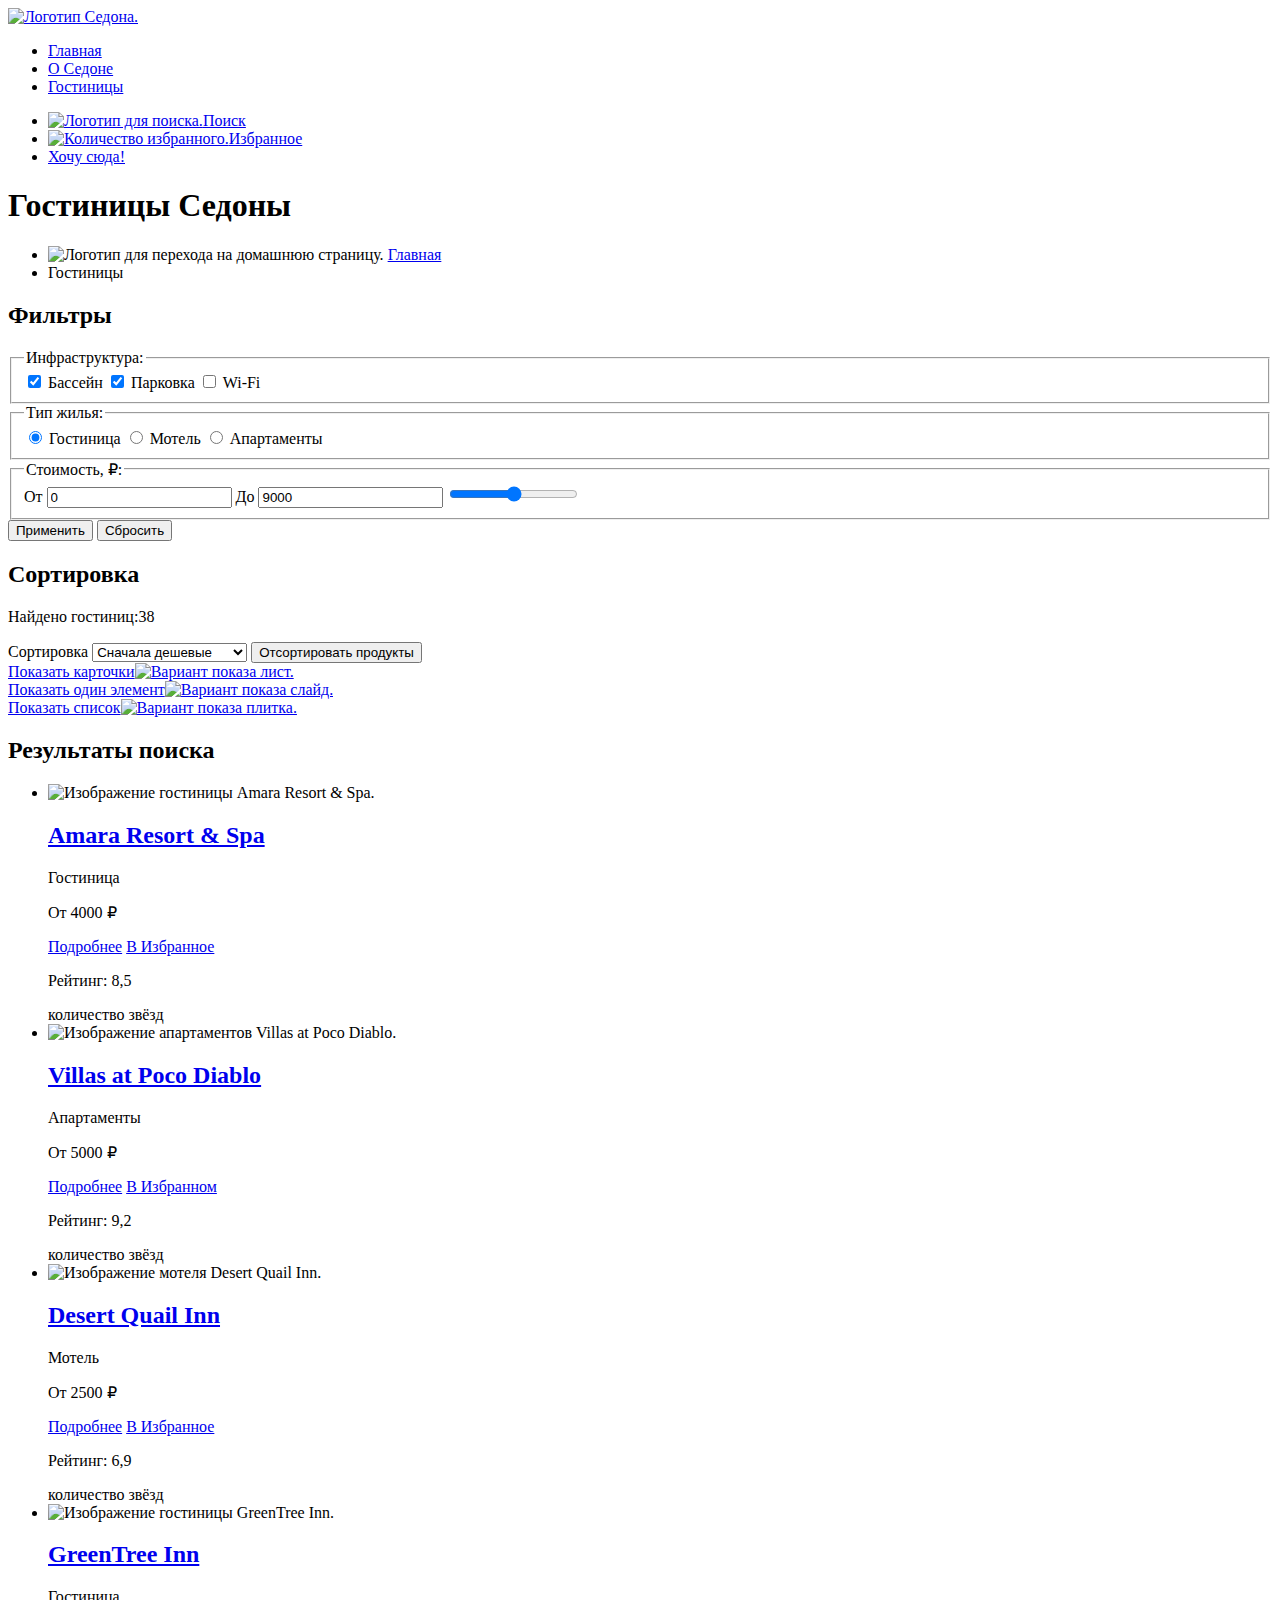
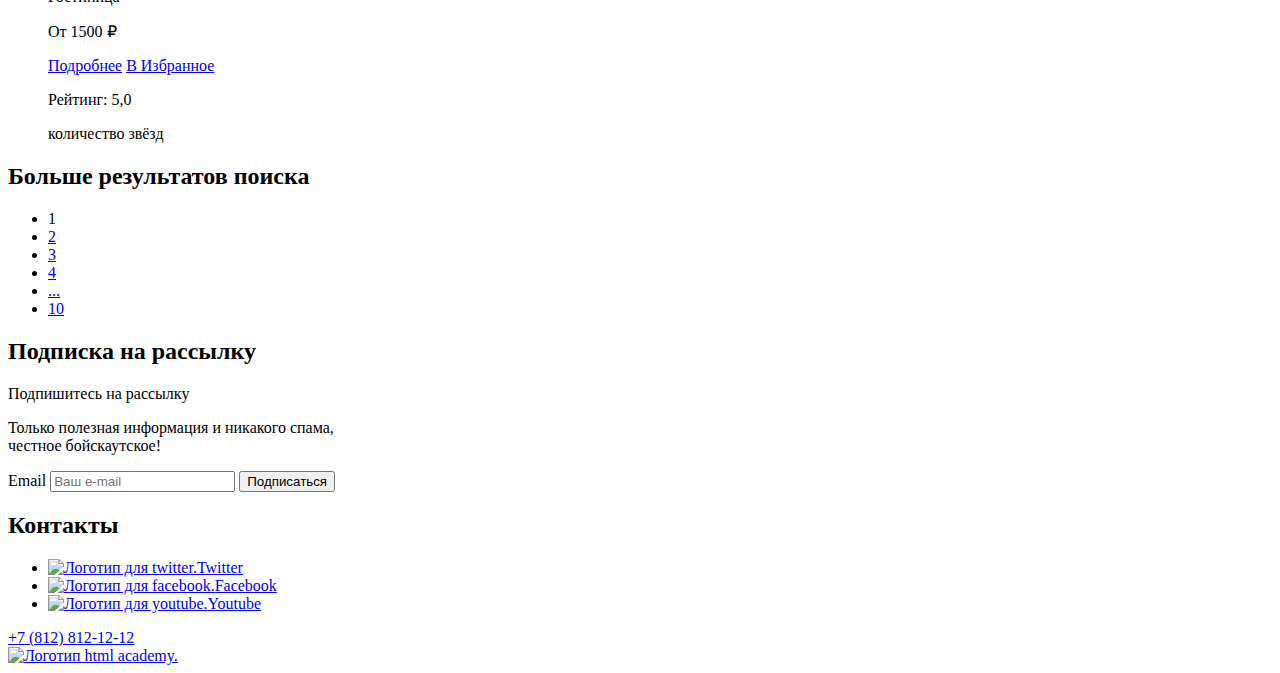
==== catalog.html @ 01b43624 "Merge pull request #2 from Egor2610/master" ====
<!DOCTYPE html>
<html lang="ru">
  <head>
    <meta charset="utf-8">
    <title>Каталог отелей Седона</title>
  </head>

  <body>
    <div class="page-container">
    <header class="main-header">
      <nav class="navigation">
        <a class="main-header-logo" href="index.html">
          <img src="#" alt="Логотип Седона.">
        </a>
        <ul class="navigation-list">
          <li class="navigation-item"><a class="navigation-link" href="index.html">Главная</a></li>
          <li class="navigation-item"><a class="navigation-link" href="about.html">О Седоне</a></li>
          <li class="navigation-item"><a class="navigation-link" href="#" aria-current="page">Гостиницы</a></li>
        </ul>
        <ul class="navigation-user">
          <li class="navigation-user-item"><a class="navigation-link" href="#"><img src="#" alt="Логотип для поиска."><span class="visually-hidden">Поиск</span></a></li>
          <li class="navigation-user-item"><a class="navigation-link" href="#"><img src="#" alt="Количество избранного."><span class="visually-hidden">Избранное</span></a></li>
          <li class="navigation-user-item"><a class="navigation-link" href="#"><span class="link-button">Хочу сюда!</span></a></li>
        </ul>
      </nav>
    </header>

    <main class="container">
      <section class="search-form">
        <h1>Гостиницы Седоны</h1>
        <ul class="breadcrumbs">
          <li class="breadcrumbs-item">
            <img src="#" alt="Логотип для перехода на домашнюю страницу.">
            <a href="index.html"><span class="visually-hidden">Главная</span></a>
          </li>
          <li class="breadcrumbs-item">Гостиницы</li>
        </ul>
        <h2 class="visually-hidden">Фильтры</h2>
        <form class="search-catalog" action="https://echo.htmlacademy.ru" method="get">
          <fieldset class="search-infrastructure">
            <legend class="search-legend">Инфраструктура:</legend>
            <input type="checkbox" name="pool" id="pool" checked>
            <label for="pool">Бассейн</label>
            <input type="checkbox" name="parking" id="parking" checked>
            <label for="parking">Парковка</label>
            <input type="checkbox" name="wifi" id="wifi">
            <label for="wifi">Wi-Fi</label>
          </fieldset>

          <fieldset class="search-housing">
            <legend class="search-legend">Тип жилья:</legend>
            <input type="radio" name="hotel" id="hotel" checked>
            <label for="hotel">Гостиница</label>
            <input type="radio" name="motel" id="motel">
            <label for="motel">Мотель</label>
            <input type="radio" name="appartments" id="appartments">
            <label for="appartments">Апартаменты</label>
          </fieldset>

          <fieldset class="search-price">
            <legend class="search-legend">Стоимость, ₽:</legend>
            <label for="min-price">От</label>
            <input class="search-input" type="text" name="min-price" id="min-price" value="0">
            <label for="max-price">До</label>
            <input class="search-input" type="text" name="max-price" id="max-price" value="9000">
            <input class="search-range" type="range" name="range" id="range" min="0" max="10000">
          </fieldset>

          <div class="button-wrapper">
          <button class="button button-submit" type="submit">Применить</button>
          <button class="button button-reset" type="button">Сбросить</button>
          </div>

        </form>
      </section>

      <section class="sorting">
        <h2 class="visually-hidden">Сортировка</h2>
        <p class="filter-search">Найдено гостиниц:38</p>
        <form class="sorting-type">
          <label class="visually-hidden" for="sorting">Сортировка</label>
          <select class="select-control" id="sorting" name="sorting">
            <option value="cheap">Сначала дешевые</option>
            <option value="expensive">Сначала дорогие</option>
            <option value="popular">Сначала популярные</option>
          </select>
          <button class="visually-hidden" type="submit">Отсортировать продукты</button>
        </form>
        <div class="sorting-cards">
          <div>
            <a href="#"><span class="visually-hidden">Показать карточки</span><img src="#" alt="Вариант показа лист."></a>
          </div>
          <div>
            <a href="#"><span class="visually-hidden">Показать один элемент</span><img src="#" alt="Вариант показа слайд."></a>
          </div>
          <div>
            <a href="#"><span class="visually-hidden">Показать список</span><img src="#" alt="Вариант показа плитка."></a>
          </div>
        </div>

      </section>

      <section class="search-result">
        <h2 class="visually-hidden">Результаты поиска</h2>
        <ul>
          <li class="hotel">
            <img src="#" alt="Изображение гостиницы Amara Resort & Spa.">
            <div>
              <h2><a class="hotel-name" href="#">Amara Resort & Spa</a></h2>
              <div>
                <p>Гостиница</p>
                <p>От 4000 ₽</p>
              </div>
              <div>
                <a class="button button-details" href="#">Подробнее</a>
                <a class="button button-booking" href="#">В Избранное</a>
              </div>
            </div>
            <div>
              <p class="hotel-rating">Рейтинг: <span>8,5</span></p>
              <span>количество звёзд</span>
            </div>
          </li>

          <li class="hotel">
            <img src="#" alt="Изображение апартаментов Villas at Poco Diablo.">
            <div>
              <h2><a class="hotel-name" href="#">Villas at Poco Diablo</a></h2>
              <div>
                <p>Апартаменты</p>
                <p>От 5000 ₽</p>
              </div>
              <div>
                <a class="button button-details" href="#">Подробнее</a>
                <a class="button button-booking-saved" href="#">В Избранном</a>
              </div>
            </div>
            <div>
              <p class="hotel-rating">Рейтинг: <span>9,2</span></p>
              <span>количество звёзд</span>
            </div>
          </li>

          <li class="hotel">
            <img src="#" alt="Изображение мотеля Desert Quail Inn.">
            <div>
              <h2><a class="hotel-name" href="#">Desert Quail Inn</a></h2>
              <div>
                <p>Мотель</p>
                <p>От 2500 ₽</p>
              </div>
              <div>
                <a class="button button-details" href="#">Подробнее</a>
                <a class="button button-booking" href="#">В Избранное</a>
              </div>
            </div>
            <div class="hotel-rating-back">
              <p class="hotel-rating">Рейтинг: <span>6,9</span></p>
              <span>количество звёзд</span>
            </div>
          </li>

          <li class="hotel">
            <img src="#" alt="Изображение гостиницы GreenTree Inn.">
            <div>
              <h2><a class="hotel-name" href="#">GreenTree Inn</a></h2>
              <div>
                <p>Гостиница</p>
                <p>От 1500 ₽</p>
              </div>
              <div>
                <a class="button button-details" href="#">Подробнее</a>
                <a class="button button-booking" href="#">В Избранное</a>
              </div>
            </div>
            <div>
              <p class="hotel-rating">Рейтинг: <span>5,0</span></p>
              <span>количество звёзд</span>
            </div>
          </li>
        </ul>
      </section>

      <section class="load-more">
        <h2 class="visually-hidden">Больше результатов поиска</h2>
        <ul class="pagination">
          <li class="pagination-item">
            <a class="pagination-link page-current">1</a>
          </li>
          <li class="pagination-item">
            <a class="pagination-link" href="#">2</a>
          </li>
          <li class="pagination-item">
            <a class="pagination-link" href="#">3</a>
          </li>
          <li class="pagination-item">
            <a class="pagination-link" href="#">4</a>
          </li>
          <li class="pagination-item">
            <a class="pagination-link page-next" href="#">...</a>
          </li>
          <li class="pagination-item">
            <a class="pagination-link" href="#">10</a>
          </li>
        </ul>

      </section>
    </main>

    <footer class="main-footer">
      <div class="newsletter-catalog">
        <h2 class="visually-hidden">Подписка на рассылку</h2>
        <p class="newsletter-info-catalog">Подпишитесь на рассылку</p>
        <p>Только полезная информация и никакого спама,<br>честное бойскаутское!</p>


        <form class="newsletter-form" action="https://echo.htmlacademy.ru/" method="post">
          <label class="visually-hidden" for="newsletter-email">Email</label>
          <input class="field"  placeholder="Ваш e-mail" type="email" name="newsletter-email" id="newsletter-email" required>
          <button class="button button-newsletter" type="submit">Подписаться</button>
        </form>
      </div>

      <section class="footer-contacts">
        <h2 class="visually-hidden">Контакты</h2>
        <ul class="social-button-list">
          <li class="social-button-item"><a class="social" href="https://twitter.com/htmlacademy"><img src="#" alt="Логотип для twitter."><span class="visually-hidden">Twitter</span></a></li>
          <li class="social-button-item"><a class="social" href="https://facebook.com/htmlacademy"><img src="#" alt="Логотип для facebook."><span class="visually-hidden">Facebook</span></a></li>
          <li class="social-button-item"><a class="social" href="https://www.youtube.com/c/HTMLAcademyRUS"><img src="#" alt="Логотип для youtube."><span class="visually-hidden">Youtube</span></a></li>
        </ul>
        <div class="footer-telephone">
          <a class="telephone" href="tel:+78128121212">+7 (812) 812-12-12</a>
        </div>
        <div class="footer-logo">
          <a href="https://htmlacademy.ru"><img src="#" alt="Логотип html academy."></a>
        </div>
      </section>
    </footer>
   </div>
  </body>

</html>
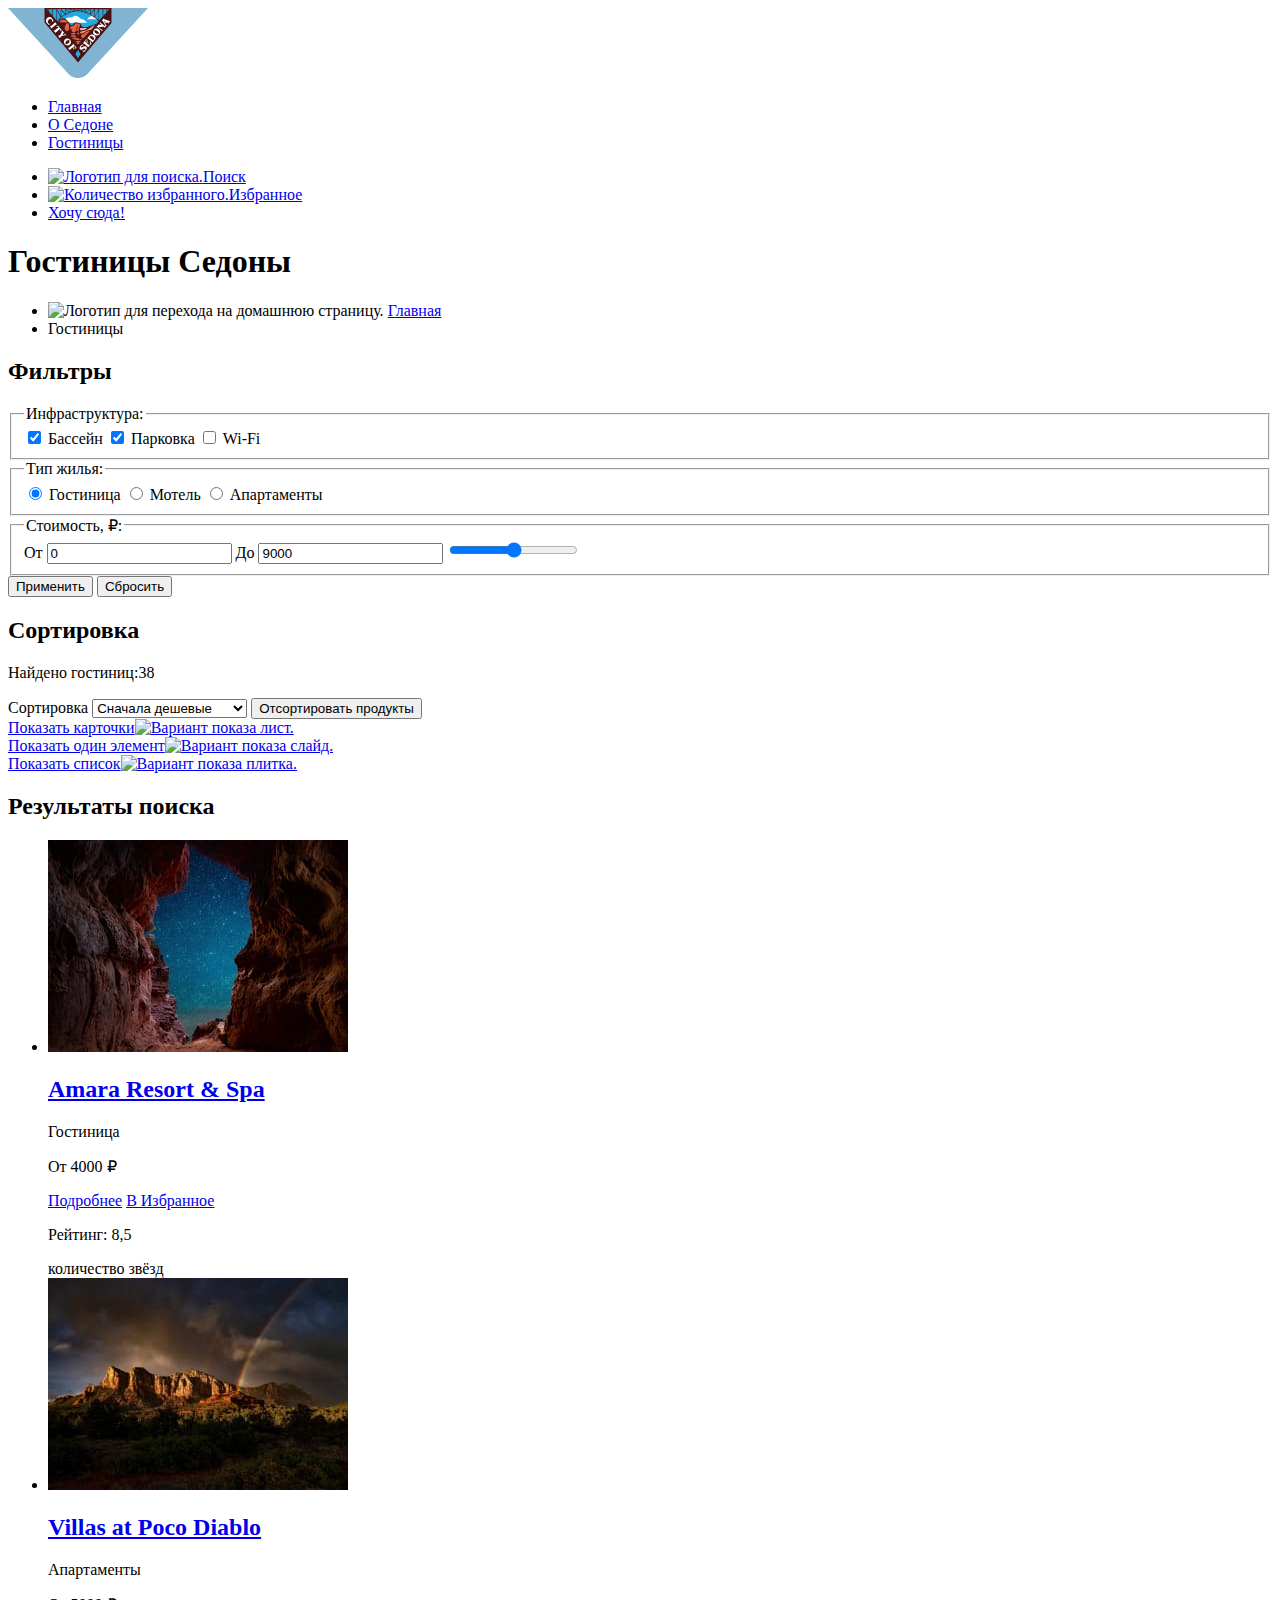
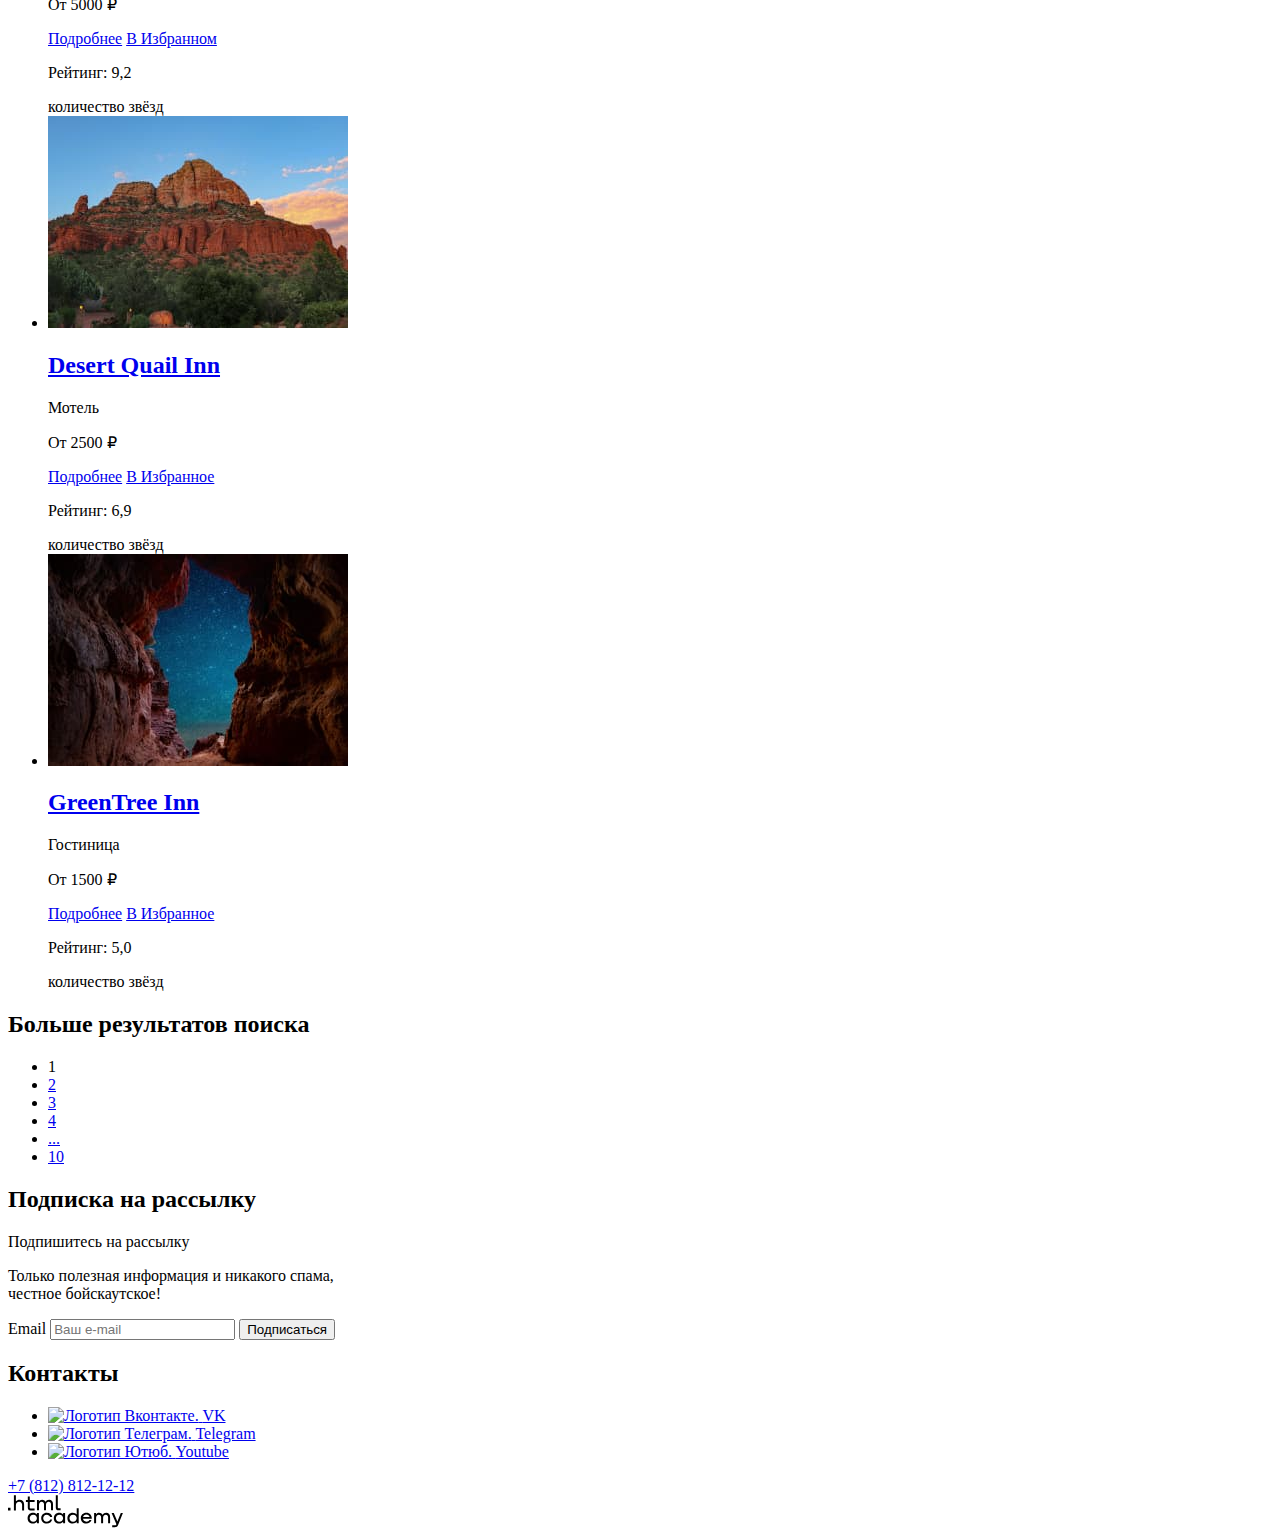
==== commit 2a05557e: "Merge pull request #3 from Egor2610/master" ====
--- a/catalog.html
+++ b/catalog.html
@@ -10,7 +10,7 @@
     <header class="main-header">
       <nav class="navigation">
         <a class="main-header-logo" href="index.html">
-          <img src="#" alt="Логотип Седона.">
+          <img src="images/logo.svg" width="140" height="70" alt="Логотип Седона.">
         </a>
         <ul class="navigation-list">
           <li class="navigation-item"><a class="navigation-link" href="index.html">Главная</a></li>
@@ -104,9 +104,11 @@
         <h2 class="visually-hidden">Результаты поиска</h2>
         <ul>
           <li class="hotel">
-            <img src="#" alt="Изображение гостиницы Amara Resort & Spa.">
-            <div>
-              <h2><a class="hotel-name" href="#">Amara Resort & Spa</a></h2>
+            <div>
+              <a class="product-card-link" href="#">
+                <img src="images/hotel-1.jpg" width="300" height="212" alt="Изображение гостиницы Amara Resort & Spa.">
+                <h2 class="product-card-title">Amara Resort & Spa</h2>
+              </a>
               <div>
                 <p>Гостиница</p>
                 <p>От 4000 ₽</p>
@@ -123,9 +125,11 @@
           </li>
 
           <li class="hotel">
-            <img src="#" alt="Изображение апартаментов Villas at Poco Diablo.">
-            <div>
-              <h2><a class="hotel-name" href="#">Villas at Poco Diablo</a></h2>
+            <div>
+              <a class="product-card-link" href="#">
+                <img src="images/hotel-2.jpg" width="300" height="212" alt="Изображение апартаментов Villas at Poco Diablo.">
+                <h2 class="product-card-title">Villas at Poco Diablo</h2>
+              </a>
               <div>
                 <p>Апартаменты</p>
                 <p>От 5000 ₽</p>
@@ -142,9 +146,11 @@
           </li>
 
           <li class="hotel">
-            <img src="#" alt="Изображение мотеля Desert Quail Inn.">
-            <div>
-              <h2><a class="hotel-name" href="#">Desert Quail Inn</a></h2>
+            <div>
+              <a class="product-card-link" href="#">
+                <img src="images/hotel-3.jpg" width="300" height="212" alt="Изображение мотеля Desert Quail Inn.">
+                <h2 class="product-card-title">Desert Quail Inn</h2>
+              </a>
               <div>
                 <p>Мотель</p>
                 <p>От 2500 ₽</p>
@@ -161,9 +167,11 @@
           </li>
 
           <li class="hotel">
-            <img src="#" alt="Изображение гостиницы GreenTree Inn.">
-            <div>
-              <h2><a class="hotel-name" href="#">GreenTree Inn</a></h2>
+            <div>
+              <a class="product-card-link" href="#">
+                <img src="images/hotel-1.jpg" width="300" height="212" alt="Изображение гостиницы GreenTree Inn.">
+                <h2 class="product-card-title">GreenTree Inn</h2>
+              </a>
               <div>
                 <p>Гостиница</p>
                 <p>От 1500 ₽</p>
@@ -224,15 +232,15 @@
       <section class="footer-contacts">
         <h2 class="visually-hidden">Контакты</h2>
         <ul class="social-button-list">
-          <li class="social-button-item"><a class="social" href="https://twitter.com/htmlacademy"><img src="#" alt="Логотип для twitter."><span class="visually-hidden">Twitter</span></a></li>
-          <li class="social-button-item"><a class="social" href="https://facebook.com/htmlacademy"><img src="#" alt="Логотип для facebook."><span class="visually-hidden">Facebook</span></a></li>
-          <li class="social-button-item"><a class="social" href="https://www.youtube.com/c/HTMLAcademyRUS"><img src="#" alt="Логотип для youtube."><span class="visually-hidden">Youtube</span></a></li>
+          <li class="social-button-item"><a class="social-twitter" href="https://vk.com/htmlacademy"> <img src="#" width="24" height="14" alt="Логотип Вконтакте."> <span class="visually-hidden">VK</span></a></li>
+          <li class="social-button-item"><a class="social-facebook" href="https://t.me/htmlacademy"> <img src="#" width="18" height="16" alt="Логотип Телеграм."> <span class="visually-hidden">Telegram</span></a></li>
+          <li class="social-button-item"><a class="social-youtube" href="https://www.youtube.com/user/htmlacademyru"> <img src="#" width="22" height="17" alt="Логотип Ютюб."> <span class="visually-hidden">Youtube</span></a></li>
         </ul>
         <div class="footer-telephone">
           <a class="telephone" href="tel:+78128121212">+7 (812) 812-12-12</a>
         </div>
         <div class="footer-logo">
-          <a href="https://htmlacademy.ru"><img src="#" alt="Логотип html academy."></a>
+          <a href="https://htmlacademy.ru"><img src="images/logo-footer.svg" width="115" height="33" alt="Логотип html academy."></a>
         </div>
       </section>
     </footer>
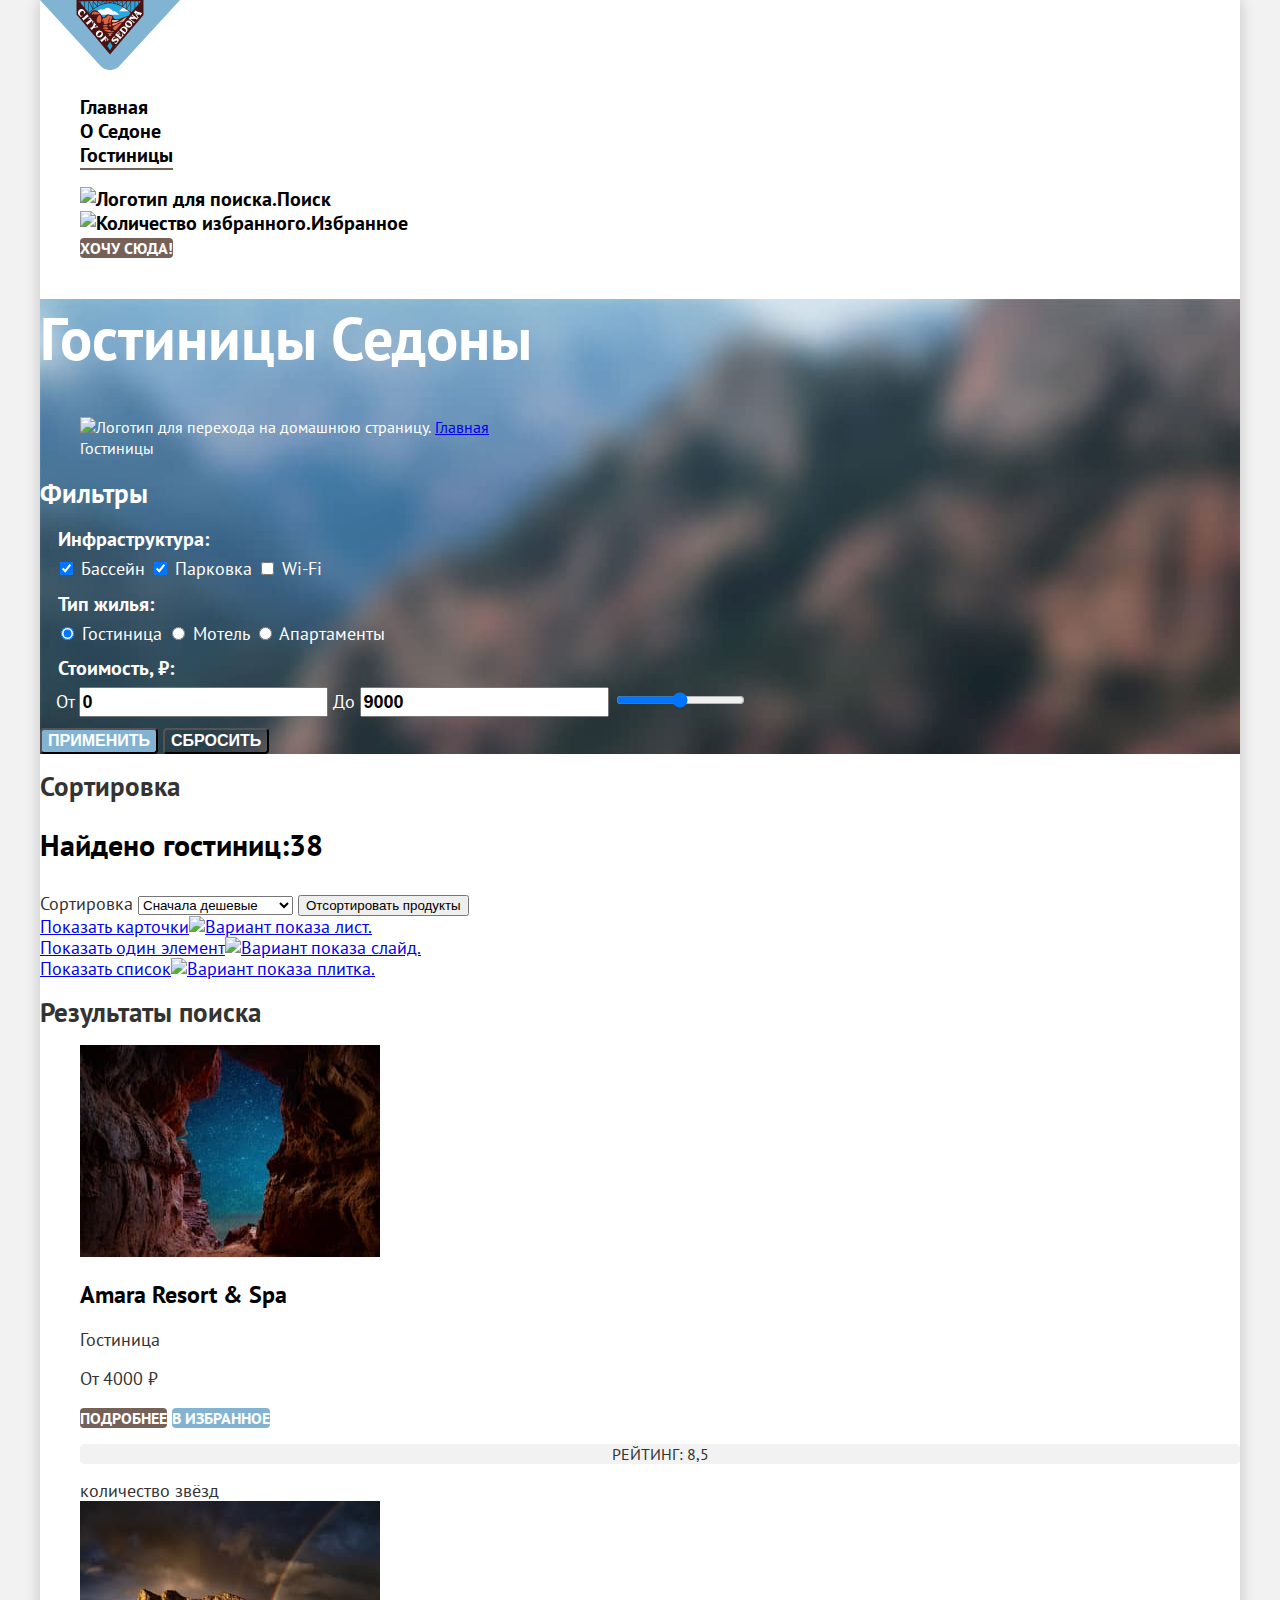
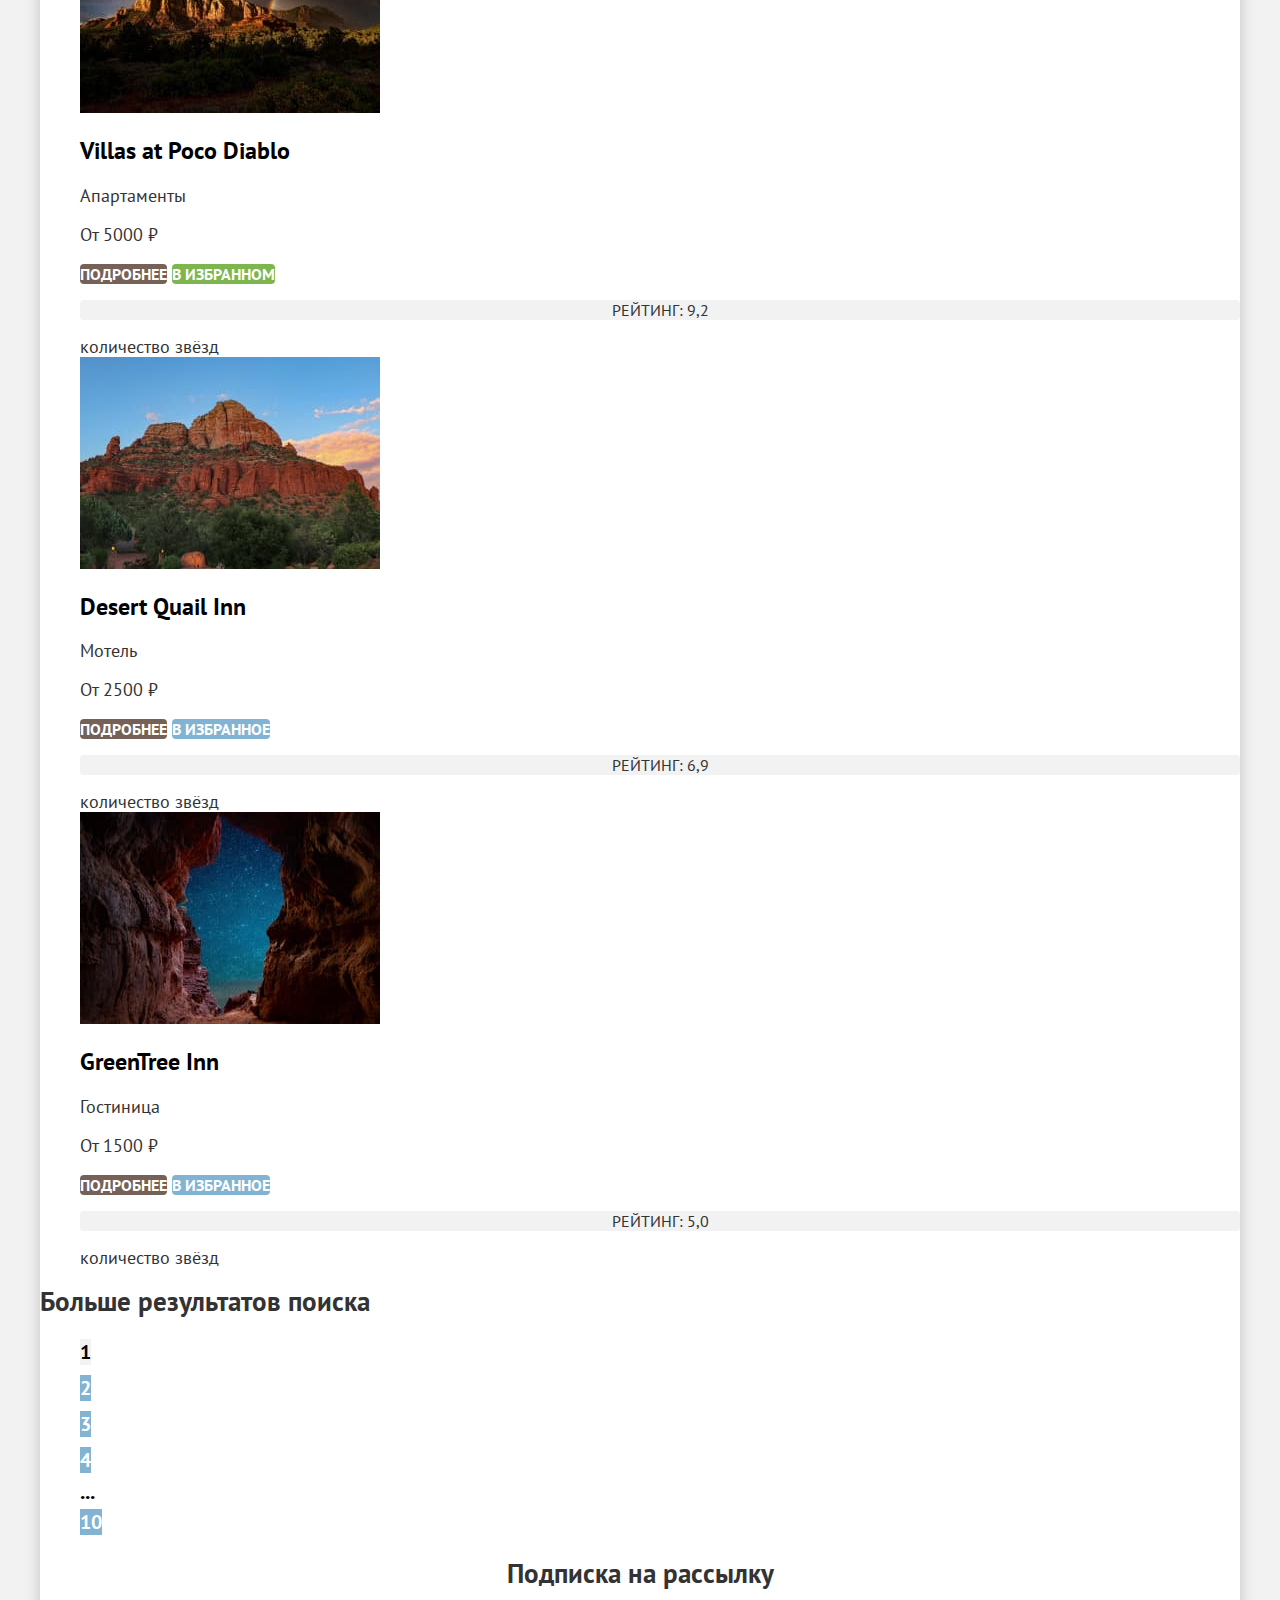
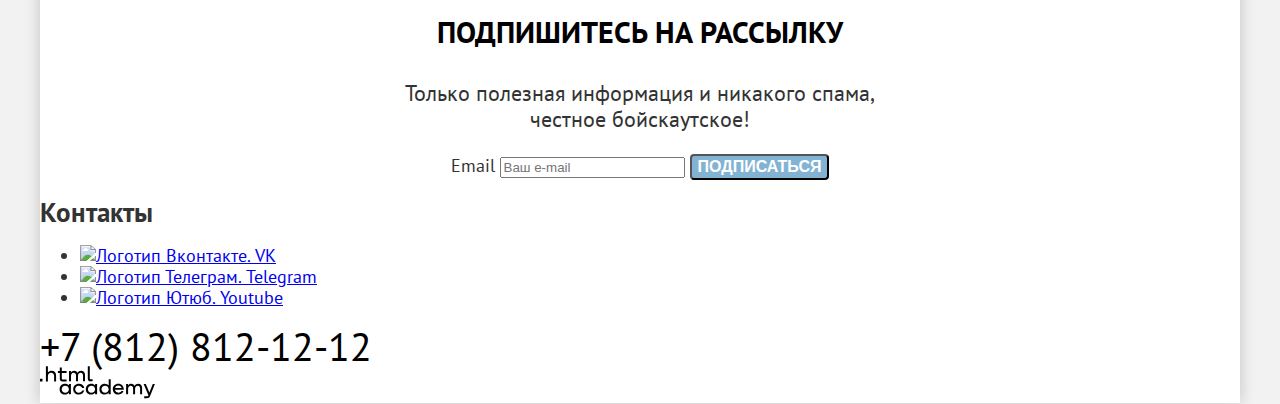
==== commit ab457555: "Merge pull request #4 from Egor2610/master" ====
--- a/catalog.html
+++ b/catalog.html
@@ -3,6 +3,7 @@
   <head>
     <meta charset="utf-8">
     <title>Каталог отелей Седона</title>
+    <link rel="stylesheet" href="styles/styles.css">
   </head>
 
   <body>
@@ -20,14 +21,14 @@
         <ul class="navigation-user">
           <li class="navigation-user-item"><a class="navigation-link" href="#"><img src="#" alt="Логотип для поиска."><span class="visually-hidden">Поиск</span></a></li>
           <li class="navigation-user-item"><a class="navigation-link" href="#"><img src="#" alt="Количество избранного."><span class="visually-hidden">Избранное</span></a></li>
-          <li class="navigation-user-item"><a class="navigation-link" href="#"><span class="link-button">Хочу сюда!</span></a></li>
+          <li class="navigation-user-item"><a class="navigation-link" href="#"><span class=" button link-button">Хочу сюда!</span></a></li>
         </ul>
       </nav>
     </header>
 
     <main class="container">
       <section class="search-form">
-        <h1>Гостиницы Седоны</h1>
+        <h1 class="search-form-title">Гостиницы Седоны</h1>
         <ul class="breadcrumbs">
           <li class="breadcrumbs-item">
             <img src="#" alt="Логотип для перехода на домашнюю страницу.">
@@ -136,7 +137,7 @@
               </div>
               <div>
                 <a class="button button-details" href="#">Подробнее</a>
-                <a class="button button-booking-saved" href="#">В Избранном</a>
+                <a class="button button-saved" href="#">В Избранном</a>
               </div>
             </div>
             <div>
@@ -218,8 +219,8 @@
     <footer class="main-footer">
       <div class="newsletter-catalog">
         <h2 class="visually-hidden">Подписка на рассылку</h2>
-        <p class="newsletter-info-catalog">Подпишитесь на рассылку</p>
-        <p>Только полезная информация и никакого спама,<br>честное бойскаутское!</p>
+        <p class="newsletter-title title-catalog">Подпишитесь на рассылку</p>
+        <p class="newsletter-info">Только полезная информация и никакого спама,<br>честное бойскаутское!</p>
 
 
         <form class="newsletter-form" action="https://echo.htmlacademy.ru/" method="post">
--- a/styles/styles.css
+++ b/styles/styles.css
@@ -0,0 +1,300 @@
+/* -----Шрифт PT Sans-----*/
+@font-face {
+  font-family: "PT Sans";
+  src: url("../fonts/ptsans-400.woff2") format("woff2");
+  font-weight: 400;
+  font-style: normal;
+  font-display: swap;
+}
+
+@font-face {
+  font-family: "PT Sans";
+  src: url("../fonts/ptsans-700.woff2") format("woff2");
+  font-weight: 700;
+  font-style: normal;
+  font-display: swap;
+}
+/* -----Color-----*/
+
+
+
+
+
+
+/*-------------- body -----------------*/
+body {
+  margin: 0;
+  min-height: 100%;
+  font-family: "PT Sans", Arial, sans-serif;
+  font-size: 18px;
+  line-height: 21px;
+  font-weight: 400;
+  color: #333333;
+  background-color: #f2f2f2;
+}
+
+/*-------------- container -----------------*/
+.page-container {
+  width: 1200px;
+  margin: 0 auto;
+  background-color: #ffffff;
+  box-shadow: 0 0 15px rgba(0, 0, 0, 0.2);
+}
+
+/*-------------- navigation -----------------*/
+.navigation {
+  font-size: 20px;
+  line-height: 24px;
+  font-weight: 700;
+  color: #000000;
+  }
+
+.navigation-list,
+.navigation-user {
+  list-style: none;
+}
+.navigation-link {
+  text-decoration: none;
+  color:#000000;
+}
+
+.navigation-link[aria-current="page"] {
+  border-bottom: 2px solid #756257;
+}
+
+/*-------------- button -----------------*/
+.button {
+ font-size: 16px;
+ line-height: 20px;
+ font-weight: 700;
+ text-align: center;
+ text-transform: uppercase;
+ text-decoration: none;
+ border-radius: 4px;
+ color: #ffffff;
+ background-color: #756157;
+}
+
+/*-------------- main-foto -----------------*/
+.foto-wrapper {
+  background-image:url("../images/divider.svg"), url("../images/index-background.jpg");
+  background-position: center bottom, center;
+  background-color:rgba(131, 179, 211, 0.2);
+  width: 1200px;
+  height: 458px;
+  margin: 0 auto;
+  background-repeat: no-repeat, no-repeat;
+  text-align: center;
+}
+
+.about-sedona h2 {
+  font-size: 30px;
+  line-height: 36px;
+  font-weight: 700;
+  color: #000000;
+  text-align: center;
+  text-transform: uppercase;
+}
+
+.about-sedona p {
+  font-size: 20px;
+  line-height: 26px;
+  text-align: center;
+}
+
+/*-------------- advantages -----------------*/
+.advantages-list {
+  list-style: none;
+  text-align: center;
+}
+.advantages-point {
+  color: #ffffff;
+  background-color: #82B3D3;
+  text-align: center;
+}
+.advantages-point-title {
+  font-size: 24px;
+  line-height: 28px;
+  font-weight: 700;
+  text-transform: uppercase;
+}
+.advantages-item-title {
+  font-size: 24px;
+  line-height: 28px;
+  font-weight: 700;
+  color:#000000;
+  text-transform: uppercase;
+}
+.advantages-item-square,
+.advantages-item-tourists,
+.advantages-item-house,
+.advantages-item-souvenirs {
+  background-color: rgba(131, 179, 211, 0.12);
+}
+.advantages-item-road{
+  background-color:rgba(131, 179, 211, 0.2)
+}
+
+/*-------------- hotel-search -----------------*/
+.hotel-search {
+  text-align: center;
+}
+.hotel-search-title {
+  font-size: 30px;
+  line-height: 36px;
+  font-weight: 700;
+  color:#000000;
+  text-transform: uppercase;
+}
+.hotel-search-info {
+  font-size: 22px;
+  line-height: 26px;
+}
+.button-search {
+  font-size: 20px;
+  line-height: 36px;
+}
+
+/*-------------- footer -----------------*/
+.newsletter-container {
+  color: #ffffff;
+  width: 1200px;
+  height: 415px;
+  background-image: url("../images/blur-background.jpg");
+  background-position: top;
+  background-size: cover;
+  background-color: #3F5E72;
+  text-align: center;
+}
+.newsletter-title {
+  font-size: 30px;
+  line-height: 36px;
+  font-weight: 700;
+  text-transform: uppercase;
+
+}
+.newsletter-info {
+  font-size: 22px;
+  line-height: 26px;
+}
+.button-newsletter {
+  background-color: #82B3D3;
+}
+.telephone {
+  font-size: 40px;
+  line-height: 40px;
+  color: #000000;
+  text-decoration: none;
+}
+
+/*-------------- catalog -----------------*/
+.search-form {
+  color: #ffffff;
+  background-image: url("../images/catalog-background.jpg");
+  background-color: #3F5E72;
+  background-repeat: no-repeat;
+  background-size: cover;
+  line-height: 23px;
+}
+.search-form-title {
+  font-size: 60px;
+  line-height: 78px;
+  font-weight: 700;
+}
+.breadcrumbs {
+  font-size: 16px;
+  line-height: 21px;
+  list-style: none;
+}
+.search-legend {
+  font-size: 20px;
+  line-height: 24px;
+  font-weight: 700;
+}
+.search-catalog fieldset {
+  border: none;
+}
+.button-submit {
+  background-color: #82B3D3;
+}
+.button-reset {
+  background-color: transparent;
+}
+.search-input {
+  font-size: 18px;
+  line-height: 24px;
+  font-weight: 700;
+  color: #000000;
+}
+/*-------------- hotel-sorting-----------------*/
+.filter-search {
+  font-size: 30px;
+  line-height: 36px;
+  font-weight: 700;
+  color: #000000;
+}
+
+/*-------------- hotel-cards-----------------*/
+.search-result ul {
+  list-style: none;
+}
+.product-card-link {
+  text-decoration: none;
+}
+.product-card-title {
+  font-size: 24px;
+  line-height: 28px;
+  font-weight: 700;
+  color: #000000;
+}
+.hotel-rating {
+ font-size: 16px;
+ line-height: 20px;
+ text-align: center;
+ text-transform: uppercase;
+ text-decoration: none;
+ border-radius: 4px;
+ color: #333333;
+ background-color: #f2f2f2;
+}
+.button-booking {
+  background-color: #82B3D3;
+}
+.button-saved {
+  background-color: #7DB54F;
+}
+
+
+
+
+/*-------------- pagination-----------------*/
+.pagination {
+  list-style: none;
+}
+.pagination-link {
+  color: #ffffff;
+  background-color: #82B3D3;
+  text-decoration: none;
+  font-size: 20px;
+  line-height: 36px;
+  font-weight: 700;
+}
+.page-current {
+  color: #000000;
+  background-color: #f2f2f2;
+}
+.page-next {
+  font-size: 22px;
+  line-height: 26px;
+  font-weight: 700;
+  color: #000000;
+  background-color: #ffffff;
+}
+
+/*-------------- footer-catalog-----------------*/
+.newsletter-catalog {
+  text-align: center;
+}
+.title-catalog {
+  color: #000000;
+}
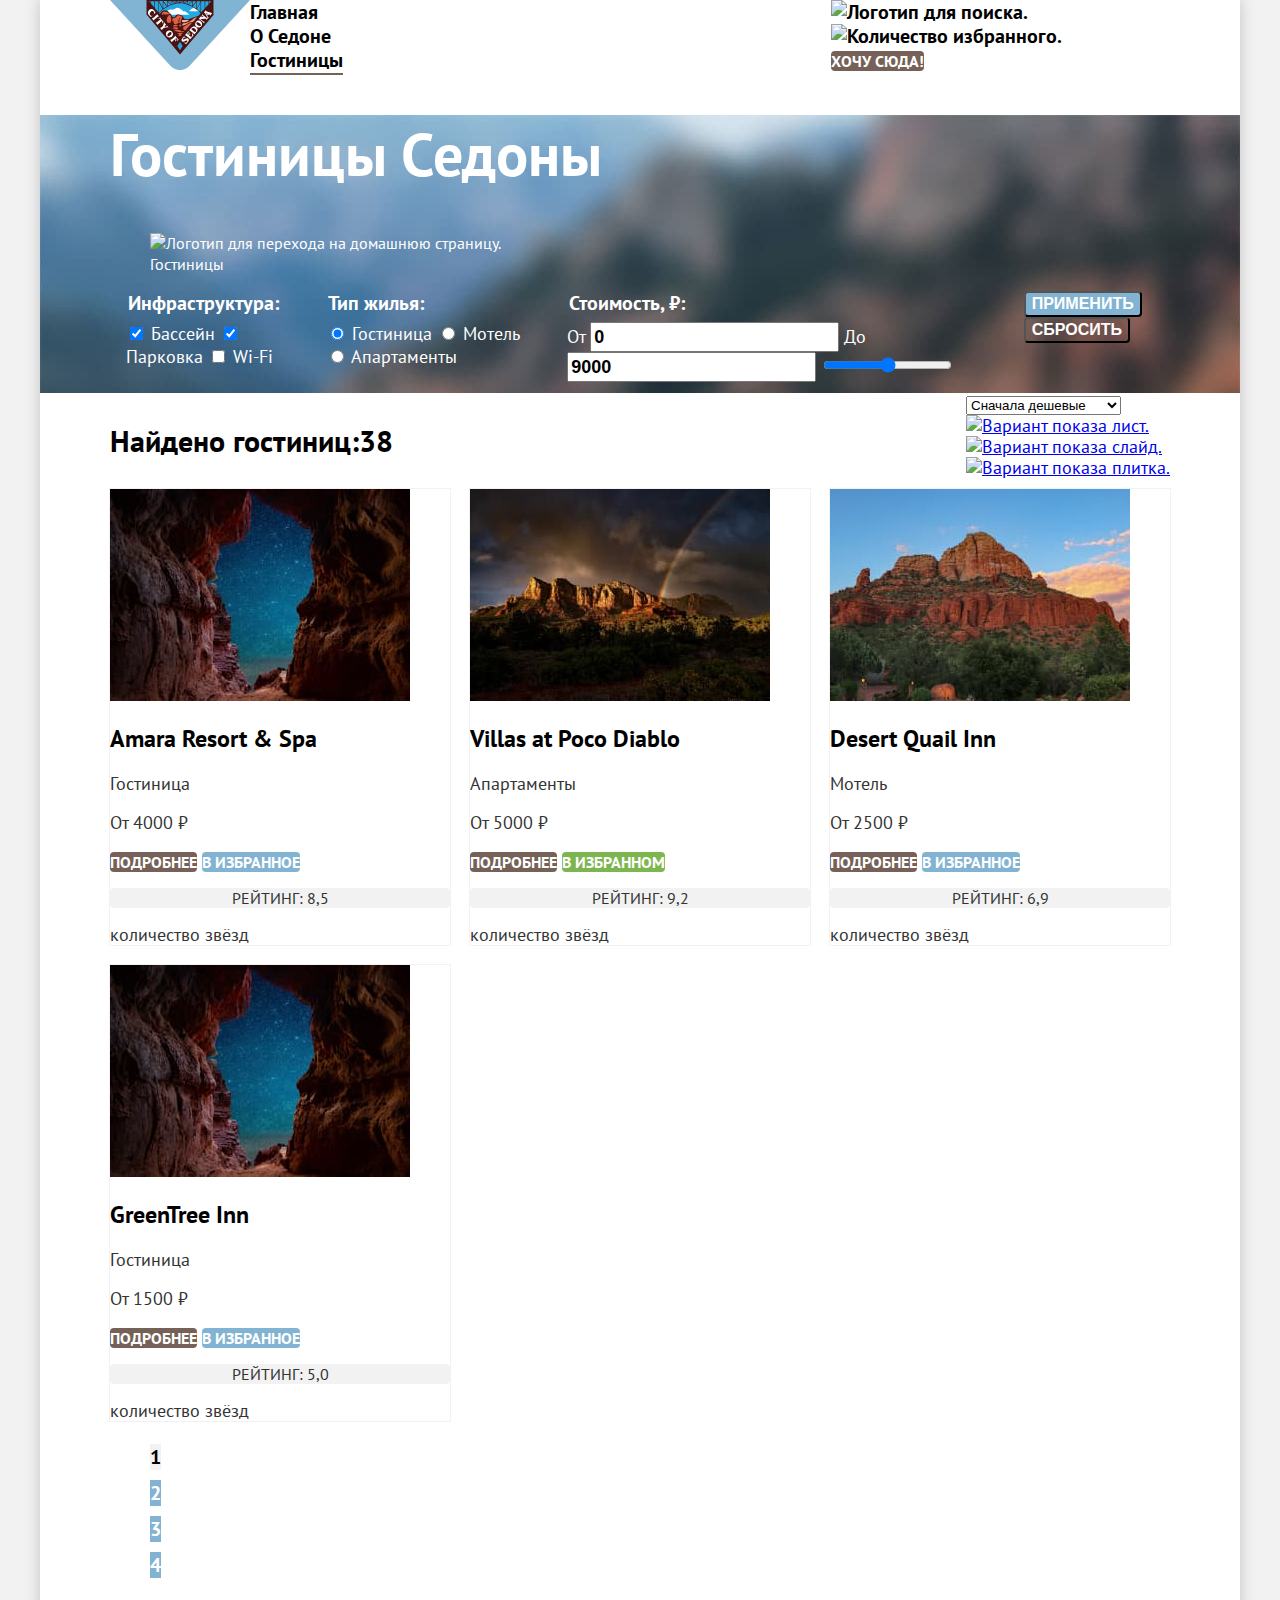
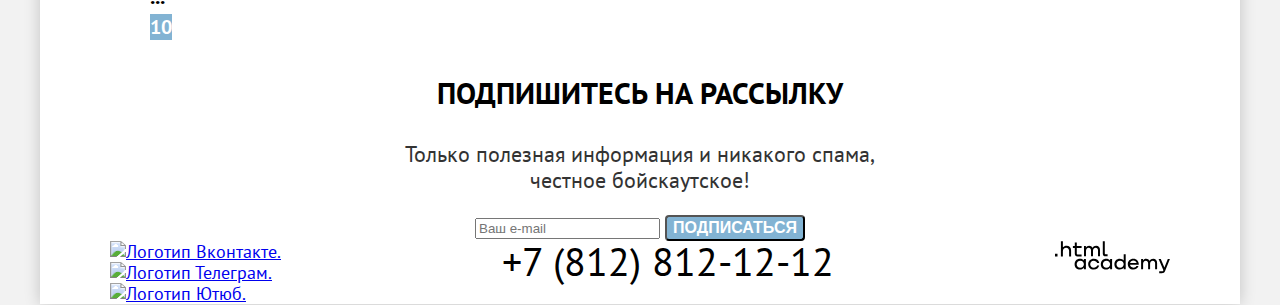
==== commit 1dead17e: "Merge pull request #5 from Egor2610/master" ====
--- a/catalog.html
+++ b/catalog.html
@@ -18,7 +18,7 @@
           <li class="navigation-item"><a class="navigation-link" href="about.html">О Седоне</a></li>
           <li class="navigation-item"><a class="navigation-link" href="#" aria-current="page">Гостиницы</a></li>
         </ul>
-        <ul class="navigation-user">
+        <ul class="navigation-list navigation-user">
           <li class="navigation-user-item"><a class="navigation-link" href="#"><img src="#" alt="Логотип для поиска."><span class="visually-hidden">Поиск</span></a></li>
           <li class="navigation-user-item"><a class="navigation-link" href="#"><img src="#" alt="Количество избранного."><span class="visually-hidden">Избранное</span></a></li>
           <li class="navigation-user-item"><a class="navigation-link" href="#"><span class=" button link-button">Хочу сюда!</span></a></li>
@@ -28,6 +28,7 @@
 
     <main class="container">
       <section class="search-form">
+        <div class="form-wrapper">
         <h1 class="search-form-title">Гостиницы Седоны</h1>
         <ul class="breadcrumbs">
           <li class="breadcrumbs-item">
@@ -36,6 +37,7 @@
           </li>
           <li class="breadcrumbs-item">Гостиницы</li>
         </ul>
+
         <h2 class="visually-hidden">Фильтры</h2>
         <form class="search-catalog" action="https://echo.htmlacademy.ru" method="get">
           <fieldset class="search-infrastructure">
@@ -73,11 +75,13 @@
           </div>
 
         </form>
+        </div>
       </section>
 
       <section class="sorting">
         <h2 class="visually-hidden">Сортировка</h2>
         <p class="filter-search">Найдено гостиниц:38</p>
+        <div class="sorting-cards">
         <form class="sorting-type">
           <label class="visually-hidden" for="sorting">Сортировка</label>
           <select class="select-control" id="sorting" name="sorting">
@@ -87,7 +91,6 @@
           </select>
           <button class="visually-hidden" type="submit">Отсортировать продукты</button>
         </form>
-        <div class="sorting-cards">
           <div>
             <a href="#"><span class="visually-hidden">Показать карточки</span><img src="#" alt="Вариант показа лист."></a>
           </div>
@@ -103,7 +106,7 @@
 
       <section class="search-result">
         <h2 class="visually-hidden">Результаты поиска</h2>
-        <ul>
+        <ul class="hotel-list">
           <li class="hotel">
             <div>
               <a class="product-card-link" href="#">
--- a/styles/styles.css
+++ b/styles/styles.css
@@ -14,16 +14,16 @@
   font-style: normal;
   font-display: swap;
 }
-/* -----Color-----*/
-
-
-
-
-
+
+html {
+  height: 100%;
+}
 
 /*-------------- body -----------------*/
 body {
   margin: 0;
+  display: flex;
+  flex-direction: column;
   min-height: 100%;
   font-family: "PT Sans", Arial, sans-serif;
   font-size: 18px;
@@ -34,6 +34,10 @@
 }
 
 /*-------------- container -----------------*/
+.container {
+  flex-grow: 1;
+}
+
 .page-container {
   width: 1200px;
   margin: 0 auto;
@@ -47,20 +51,31 @@
   line-height: 24px;
   font-weight: 700;
   color: #000000;
+  display: flex;
+  width: 1060px;
+  margin: 0 auto;
+
   }
-
-.navigation-list,
+.navigation-list {
+  list-style: none;
+  width: 339px;
+  margin: 0;
+  padding: 0;
+}
 .navigation-user {
   list-style: none;
+  max-width: 458px;
+  margin-left: auto;
 }
 .navigation-link {
   text-decoration: none;
   color:#000000;
-}
+  }
 
 .navigation-link[aria-current="page"] {
   border-bottom: 2px solid #756257;
 }
+
 
 /*-------------- button -----------------*/
 .button {
@@ -103,14 +118,27 @@
 }
 
 /*-------------- advantages -----------------*/
+
 .advantages-list {
   list-style: none;
   text-align: center;
+  display: flex;
+  justify-content: space-between;
+  margin: 0;
+  padding: 0;
+}
+.advantages-flex {
+  display: flex;
+  justify-content: flex-start;
+}
+.advantages-list li {
+  width: 400px;
 }
 .advantages-point {
   color: #ffffff;
   background-color: #82B3D3;
   text-align: center;
+  width: 400px;
 }
 .advantages-point-title {
   font-size: 24px;
@@ -125,14 +153,14 @@
   color:#000000;
   text-transform: uppercase;
 }
-.advantages-item-square,
-.advantages-item-tourists,
-.advantages-item-house,
-.advantages-item-souvenirs {
+.advantages-item {
   background-color: rgba(131, 179, 211, 0.12);
 }
 .advantages-item-road{
   background-color:rgba(131, 179, 211, 0.2)
+}
+.advantages-picture {
+  background-color: #82B3D3;
 }
 
 /*-------------- hotel-search -----------------*/
@@ -171,7 +199,6 @@
   line-height: 36px;
   font-weight: 700;
   text-transform: uppercase;
-
 }
 .newsletter-info {
   font-size: 22px;
@@ -180,14 +207,30 @@
 .button-newsletter {
   background-color: #82B3D3;
 }
+.social-button-list {
+  margin: 0;
+  padding: 0;
+  list-style: none;
+
+}
 .telephone {
   font-size: 40px;
   line-height: 40px;
   color: #000000;
   text-decoration: none;
 }
+.footer-contacts {
+  display: flex;
+  width: 1060px;
+  margin: 0 auto;
+  justify-content: space-between;
+}
 
 /*-------------- catalog -----------------*/
+.form-wrapper {
+  width: 1060px;
+  margin: 0 auto;
+}
 .search-form {
   color: #ffffff;
   background-image: url("../images/catalog-background.jpg");
@@ -226,15 +269,46 @@
   font-weight: 700;
   color: #000000;
 }
+.search-catalog {
+  display: flex;
+  justify-content: flex-start;
+}
+
 /*-------------- hotel-sorting-----------------*/
+.sorting {
+  width: 1060px;
+  display: flex;
+  margin: 0 auto;
+}
 .filter-search {
   font-size: 30px;
   line-height: 36px;
   font-weight: 700;
-  color: #000000;
+  width: 337px;
+  color: #000000;
+}
+.sorting-cards {
+  max-width: 522px;
+  margin-left: auto;
 }
 
 /*-------------- hotel-cards-----------------*/
+.hotel-list {
+  margin: 0;
+  padding: 0;
+  display: grid;
+  grid-template-columns: 1fr 1fr 1fr;
+  grid-column-gap: 20px;
+  grid-row-gap: 20px;
+}
+.hotel {
+  width: 340px;
+  outline: #f2f2f2 1px solid;
+}
+.search-result {
+  width: 1060px;
+  margin: 0 auto;
+}
 .search-result ul {
   list-style: none;
 }
@@ -290,6 +364,10 @@
   color: #000000;
   background-color: #ffffff;
 }
+.load-more {
+  width: 1060px;
+  margin: 0 auto;
+}
 
 /*-------------- footer-catalog-----------------*/
 .newsletter-catalog {
@@ -298,3 +376,13 @@
 .title-catalog {
   color: #000000;
 }
+
+
+/*-------------- visually-hidden ----------------*/
+.visually-hidden {
+  position: absolute;
+  clip: rect(0 0 0 0);
+  width: 1px;
+  height: 1px;
+  margin: -1px;
+}
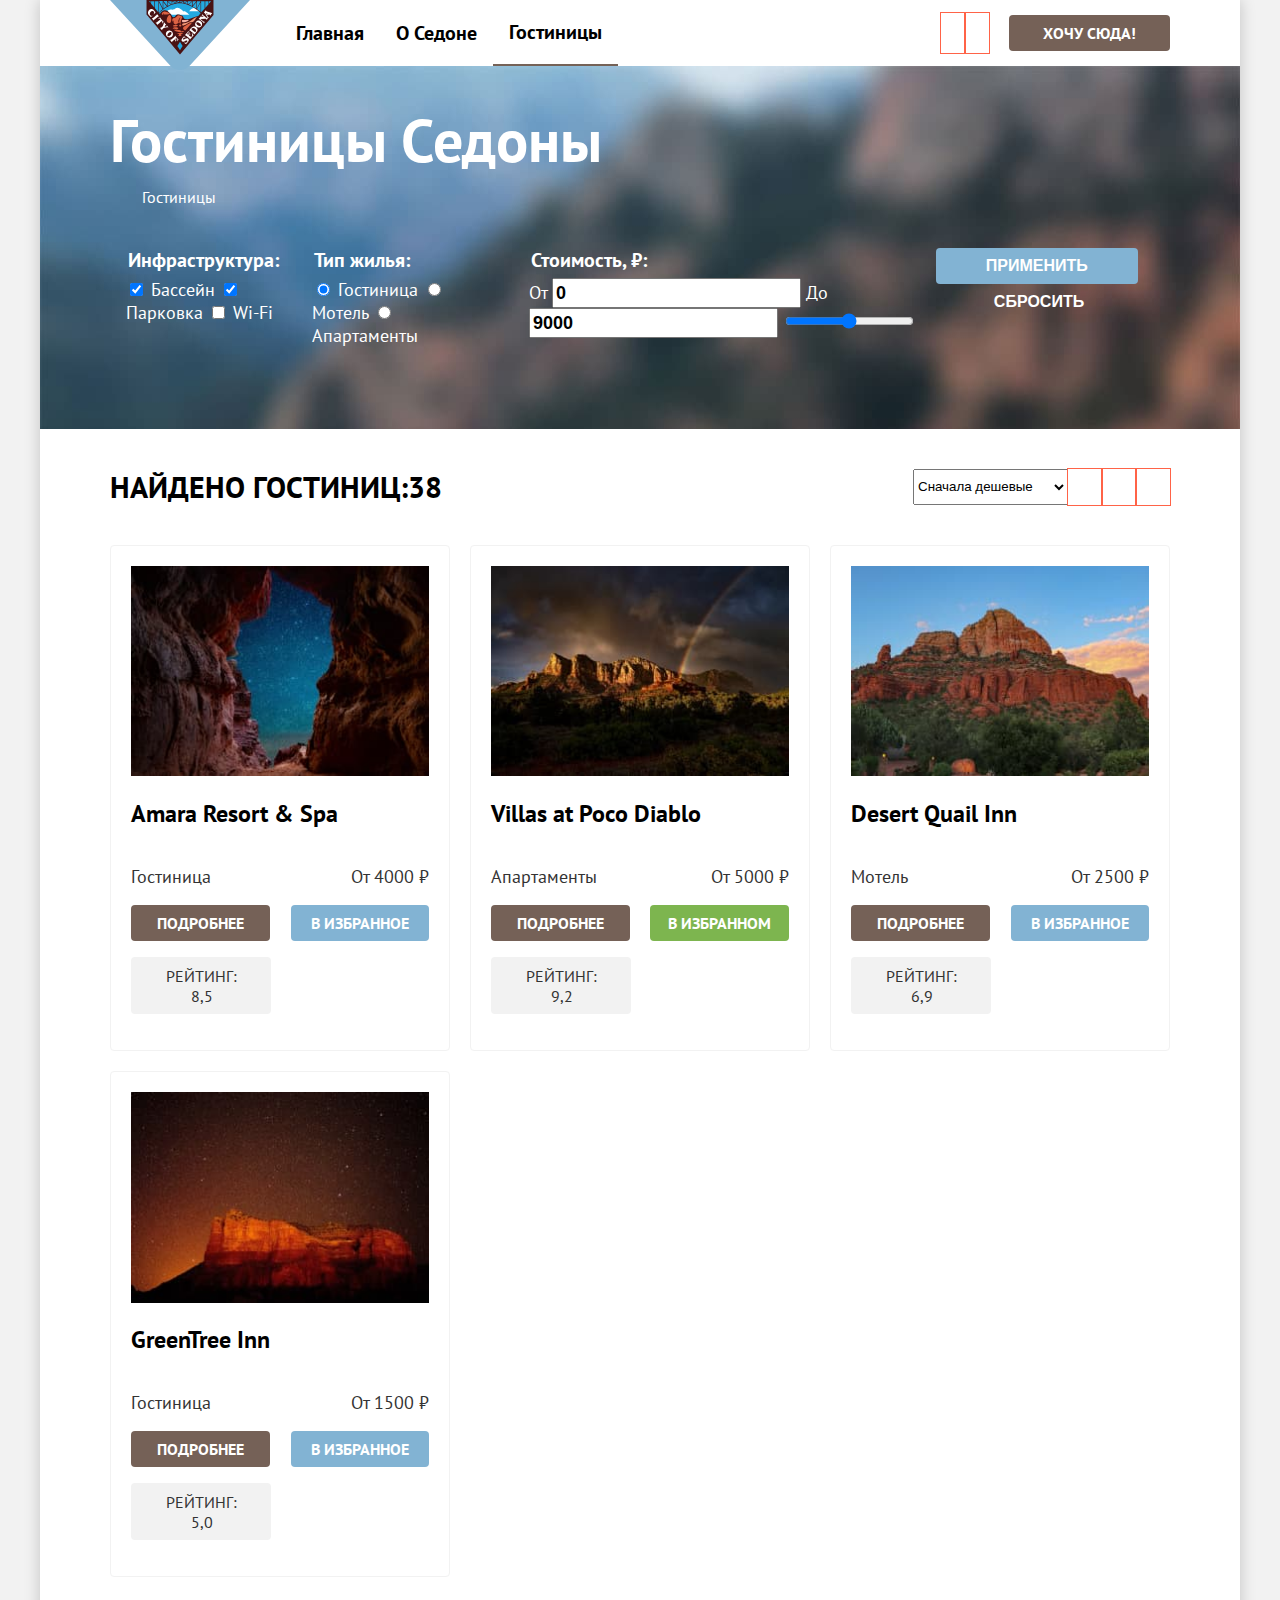
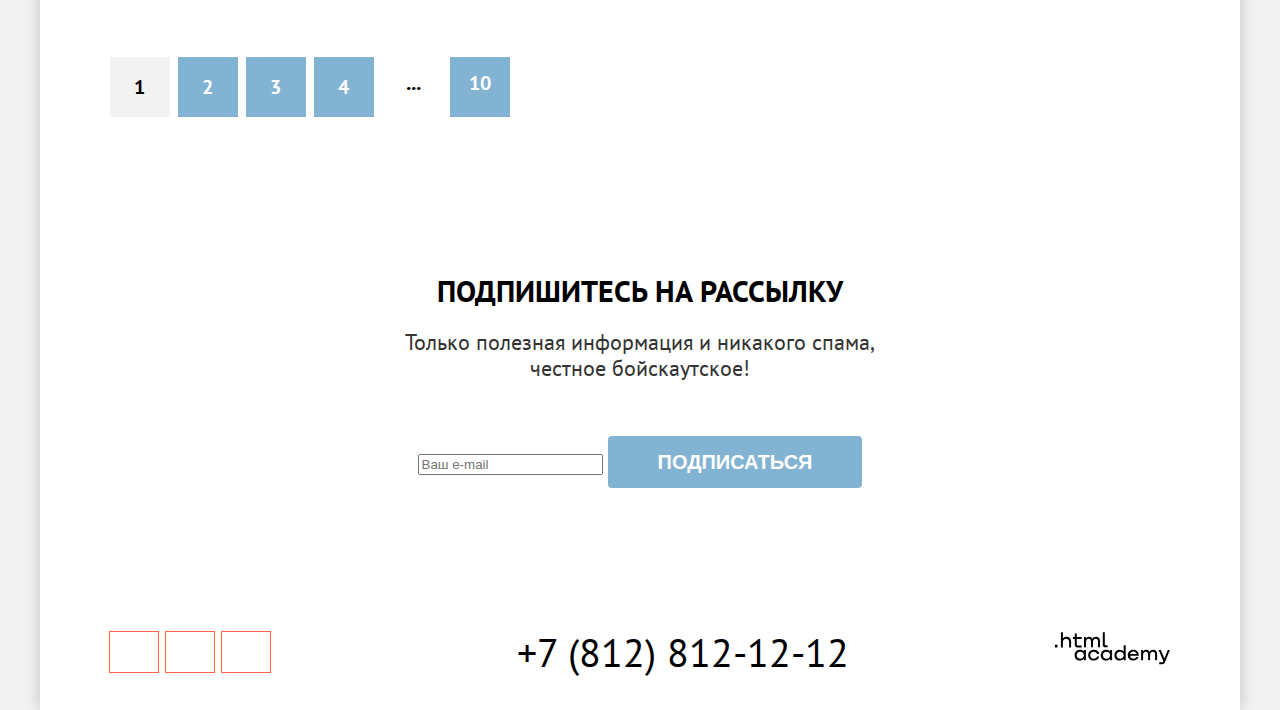
==== commit b8c20d51: "Merge pull request #6 from Egor2610/master" ====
--- a/catalog.html
+++ b/catalog.html
@@ -1,254 +1,254 @@
 <!DOCTYPE html>
 <html lang="ru">
+
   <head>
     <meta charset="utf-8">
     <title>Каталог отелей Седона</title>
     <link rel="stylesheet" href="styles/styles.css">
+    <link rel="icon" href="favicon.ico">
+    <link rel="icon" type="image/png" sizes="32x32" href="images/favicon.png">
   </head>
 
   <body>
     <div class="page-container">
-    <header class="main-header">
-      <nav class="navigation">
-        <a class="main-header-logo" href="index.html">
-          <img src="images/logo.svg" width="140" height="70" alt="Логотип Седона.">
-        </a>
-        <ul class="navigation-list">
-          <li class="navigation-item"><a class="navigation-link" href="index.html">Главная</a></li>
-          <li class="navigation-item"><a class="navigation-link" href="about.html">О Седоне</a></li>
-          <li class="navigation-item"><a class="navigation-link" href="#" aria-current="page">Гостиницы</a></li>
-        </ul>
-        <ul class="navigation-list navigation-user">
-          <li class="navigation-user-item"><a class="navigation-link" href="#"><img src="#" alt="Логотип для поиска."><span class="visually-hidden">Поиск</span></a></li>
-          <li class="navigation-user-item"><a class="navigation-link" href="#"><img src="#" alt="Количество избранного."><span class="visually-hidden">Избранное</span></a></li>
-          <li class="navigation-user-item"><a class="navigation-link" href="#"><span class=" button link-button">Хочу сюда!</span></a></li>
-        </ul>
-      </nav>
-    </header>
-
-    <main class="container">
-      <section class="search-form">
-        <div class="form-wrapper">
-        <h1 class="search-form-title">Гостиницы Седоны</h1>
-        <ul class="breadcrumbs">
-          <li class="breadcrumbs-item">
-            <img src="#" alt="Логотип для перехода на домашнюю страницу.">
-            <a href="index.html"><span class="visually-hidden">Главная</span></a>
-          </li>
-          <li class="breadcrumbs-item">Гостиницы</li>
-        </ul>
-
-        <h2 class="visually-hidden">Фильтры</h2>
-        <form class="search-catalog" action="https://echo.htmlacademy.ru" method="get">
-          <fieldset class="search-infrastructure">
-            <legend class="search-legend">Инфраструктура:</legend>
-            <input type="checkbox" name="pool" id="pool" checked>
-            <label for="pool">Бассейн</label>
-            <input type="checkbox" name="parking" id="parking" checked>
-            <label for="parking">Парковка</label>
-            <input type="checkbox" name="wifi" id="wifi">
-            <label for="wifi">Wi-Fi</label>
-          </fieldset>
-
-          <fieldset class="search-housing">
-            <legend class="search-legend">Тип жилья:</legend>
-            <input type="radio" name="hotel" id="hotel" checked>
-            <label for="hotel">Гостиница</label>
-            <input type="radio" name="motel" id="motel">
-            <label for="motel">Мотель</label>
-            <input type="radio" name="appartments" id="appartments">
-            <label for="appartments">Апартаменты</label>
-          </fieldset>
-
-          <fieldset class="search-price">
-            <legend class="search-legend">Стоимость, ₽:</legend>
-            <label for="min-price">От</label>
-            <input class="search-input" type="text" name="min-price" id="min-price" value="0">
-            <label for="max-price">До</label>
-            <input class="search-input" type="text" name="max-price" id="max-price" value="9000">
-            <input class="search-range" type="range" name="range" id="range" min="0" max="10000">
-          </fieldset>
-
-          <div class="button-wrapper">
-          <button class="button button-submit" type="submit">Применить</button>
-          <button class="button button-reset" type="button">Сбросить</button>
-          </div>
-
-        </form>
+      <header class="main-header">
+        <nav class="navigation">
+          <a class="header-logo" href="index.html">
+            <img src="images/logo.svg" width="140" height="70" alt="Логотип Седона.">
+          </a>
+          <ul class="navigation-list">
+            <li class="navigation-item"><a class="navigation-link" href="index.html">Главная</a></li>
+            <li class="navigation-item"><a class="navigation-link" href="about.html">О Седоне</a></li>
+            <li class="navigation-item"><a class="navigation-link" href="#" aria-current="page">Гостиницы</a></li>
+          </ul>
+          <ul class="navigation-list navigation-user">
+            <li class="navigation-user-item"><a class="navigation-link" href="#"><span
+                  class="visually-hidden">Поиск</span></a></li>
+            <li class="navigation-user-item"><a class="navigation-link" href="#"><span
+                  class="visually-hidden">Избранное</span></a></li>
+            <li class="navigation-user-item"><a class="button link-button" href="#"><span>Хочу сюда!</span></a></li>
+          </ul>
+        </nav>
+      </header>
+
+      <main class="container">
+        <section class="search-form">
+          <div class="form-wrapper">
+            <h1 class="search-form-title">Гостиницы Седоны</h1>
+            <ul class="breadcrumbs">
+              <li class="breadcrumbs-item">
+                <a href="index.html"><span class="visually-hidden">Главная</span></a>
+              </li>
+              <li class="breadcrumbs-item">Гостиницы</li>
+            </ul>
+
+            <h2 class="visually-hidden">Фильтры</h2>
+            <form class="search-catalog" action="https://echo.htmlacademy.ru" method="get">
+              <fieldset class="search-infrastructure">
+                <legend class="search-legend">Инфраструктура:</legend>
+                <input type="checkbox" name="pool" id="pool" checked>
+                <label for="pool">Бассейн</label>
+                <input type="checkbox" name="parking" id="parking" checked>
+                <label for="parking">Парковка</label>
+                <input type="checkbox" name="wifi" id="wifi">
+                <label for="wifi">Wi-Fi</label>
+              </fieldset>
+
+              <fieldset class="search-housing">
+                <legend class="search-legend">Тип жилья:</legend>
+                <input type="radio" name="hotel" id="hotel" checked>
+                <label for="hotel">Гостиница</label>
+                <input type="radio" name="motel" id="motel">
+                <label for="motel">Мотель</label>
+                <input type="radio" name="appartments" id="appartments">
+                <label for="appartments">Апартаменты</label>
+              </fieldset>
+
+              <fieldset class="search-price">
+                <legend class="search-legend">Стоимость, ₽:</legend>
+                <label for="min-price">От</label>
+                <input class="search-input" type="text" name="min-price" id="min-price" value="0">
+                <label for="max-price">До</label>
+                <input class="search-input" type="text" name="max-price" id="max-price" value="9000">
+                <input class="search-range" type="range" name="range" id="range" min="0" max="10000">
+              </fieldset>
+
+              <div class="button-wrapper">
+                <button class="button button-submit" type="submit">Применить</button>
+                <button class="button button-reset" type="button">Сбросить</button>
+              </div>
+
+            </form>
+          </div>
+        </section>
+
+        <section class="sorting">
+          <h2 class="visually-hidden">Сортировка</h2>
+          <p class="filter-search">Найдено гостиниц:38</p>
+          <label class="visually-hidden" for="sorting">Сортировка</label>
+          <div class="sorting-link-cards">
+            <select class="select-control" id="sorting" name="sorting">
+              <option value="cheap">Сначала дешевые</option>
+              <option value="expensive">Сначала дорогие</option>
+              <option value="popular">Сначала популярные</option>
+            </select>
+            <a class="sorting-link" href="#"><span class="visually-hidden">Показать карточки</span></a>
+            <a class="sorting-link" href="#"><span class="visually-hidden">Показать один элемент</span></a>
+            <a class="sorting-link" href="#"><span class="visually-hidden">Показать список</span></a>
+          </div>
+        </section>
+
+        <section class="search-result">
+          <h2 class="visually-hidden">Результаты поиска</h2>
+          <ul class="hotel-list">
+            <li class="hotel">
+              <div>
+                <a class="product-card-link" href="#">
+                  <img class="hotel-image" src="images/hotel-1.jpg" width="300" height="212"
+                    alt="Изображение гостиницы Amara Resort & Spa.">
+                  <h2 class="product-card-title">Amara Resort & Spa</h2>
+                </a>
+                <div class="hotel-card-info">
+                  <p>Гостиница</p>
+                  <p>От 4000 ₽</p>
+                </div>
+                <div class="hotel-buttons">
+                  <a class="button button-details" href="#">Подробнее</a>
+                  <a class="button button-booking" href="#">В Избранное</a>
+                </div>
+              </div>
+              <div>
+                <p class="hotel-rating">Рейтинг: <span>8,5</span></p>
+              </div>
+            </li>
+
+            <li class="hotel">
+              <div>
+                <a class="product-card-link" href="#">
+                  <img class="hotel-image" src="images/hotel-2.jpg" width="300" height="212"
+                    alt="Изображение апартаментов Villas at Poco Diablo.">
+                  <h2 class="product-card-title">Villas at Poco Diablo</h2>
+                </a>
+                <div class="hotel-card-info">
+                  <p>Апартаменты</p>
+                  <p>От 5000 ₽</p>
+                </div>
+                <div class="hotel-buttons">
+                  <a class="button button-details" href="#">Подробнее</a>
+                  <a class="button button-saved" href="#">В Избранном</a>
+                </div>
+              </div>
+              <div>
+                <p class="hotel-rating">Рейтинг: <span>9,2</span></p>
+              </div>
+            </li>
+
+            <li class="hotel">
+              <div>
+                <a class="product-card-link" href="#">
+                  <img class="hotel-image" src="images/hotel-3.jpg" width="300" height="212"
+                    alt="Изображение мотеля Desert Quail Inn.">
+                  <h2 class="product-card-title">Desert Quail Inn</h2>
+                </a>
+                <div class="hotel-card-info">
+                  <p>Мотель</p>
+                  <p>От 2500 ₽</p>
+                </div>
+                <div class="hotel-buttons">
+                  <a class="button button-details" href="#">Подробнее</a>
+                  <a class="button button-booking" href="#">В Избранное</a>
+                </div>
+              </div>
+              <div>
+                <p class="hotel-rating">Рейтинг: <span>6,9</span></p>
+              </div>
+            </li>
+
+            <li class="hotel">
+              <div>
+                <a class="product-card-link" href="#">
+                  <img class="hotel-image" src="images/hotel-4.jpg" width="300" height="212"
+                    alt="Изображение гостиницы GreenTree Inn.">
+                  <h2 class="product-card-title">GreenTree Inn</h2>
+                </a>
+                <div class="hotel-card-info">
+                  <p>Гостиница</p>
+                  <p>От 1500 ₽</p>
+                </div>
+                <div class="hotel-buttons">
+                  <a class="button button-details" href="#">Подробнее</a>
+                  <a class="button button-booking" href="#">В Избранное</a>
+                </div>
+              </div>
+              <div>
+                <p class="hotel-rating">Рейтинг: <span>5,0</span></p>
+              </div>
+            </li>
+          </ul>
+        </section>
+
+        <section class="load-more">
+          <h2 class="visually-hidden">Больше результатов поиска</h2>
+          <ul class="pagination">
+            <li class="pagination-item">
+              <a class="pagination-link page-current">1</a>
+            </li>
+            <li class="pagination-item">
+              <a class="pagination-link" href="#">2</a>
+            </li>
+            <li class="pagination-item">
+              <a class="pagination-link" href="#">3</a>
+            </li>
+            <li class="pagination-item">
+              <a class="pagination-link" href="#">4</a>
+            </li>
+            <li class="pagination-item">
+              <a class="pagination-link page-next" href="#">...</a>
+            </li>
+            <li class="pagination-item">
+              <a class="pagination-link last-link" href="#">10</a>
+            </li>
+          </ul>
+
+        </section>
+      </main>
+
+      <footer class="footer">
+        <div class="newsletter catalog-newsletter">
+          <h2 class="visually-hidden">Подписка на рассылку</h2>
+          <p class="newsletter-title title-catalog">Подпишитесь на рассылку</p>
+          <p class="newsletter-info info-catalog">Только полезная информация и никакого спама,<br>честное бойскаутское!
+          </p>
+
+
+          <form class="newsletter-form" action="https://echo.htmlacademy.ru/" method="post">
+            <label class="visually-hidden" for="newsletter-email">Email</label>
+            <input class="field" placeholder="Ваш e-mail" type="email" name="newsletter-email" id="newsletter-email"
+              required>
+            <button class="button button-newsletter" type="submit">Подписаться</button>
+          </form>
         </div>
-      </section>
-
-      <section class="sorting">
-        <h2 class="visually-hidden">Сортировка</h2>
-        <p class="filter-search">Найдено гостиниц:38</p>
-        <div class="sorting-cards">
-        <form class="sorting-type">
-          <label class="visually-hidden" for="sorting">Сортировка</label>
-          <select class="select-control" id="sorting" name="sorting">
-            <option value="cheap">Сначала дешевые</option>
-            <option value="expensive">Сначала дорогие</option>
-            <option value="popular">Сначала популярные</option>
-          </select>
-          <button class="visually-hidden" type="submit">Отсортировать продукты</button>
-        </form>
-          <div>
-            <a href="#"><span class="visually-hidden">Показать карточки</span><img src="#" alt="Вариант показа лист."></a>
-          </div>
-          <div>
-            <a href="#"><span class="visually-hidden">Показать один элемент</span><img src="#" alt="Вариант показа слайд."></a>
-          </div>
-          <div>
-            <a href="#"><span class="visually-hidden">Показать список</span><img src="#" alt="Вариант показа плитка."></a>
-          </div>
-        </div>
-
-      </section>
-
-      <section class="search-result">
-        <h2 class="visually-hidden">Результаты поиска</h2>
-        <ul class="hotel-list">
-          <li class="hotel">
-            <div>
-              <a class="product-card-link" href="#">
-                <img src="images/hotel-1.jpg" width="300" height="212" alt="Изображение гостиницы Amara Resort & Spa.">
-                <h2 class="product-card-title">Amara Resort & Spa</h2>
-              </a>
-              <div>
-                <p>Гостиница</p>
-                <p>От 4000 ₽</p>
-              </div>
-              <div>
-                <a class="button button-details" href="#">Подробнее</a>
-                <a class="button button-booking" href="#">В Избранное</a>
-              </div>
-            </div>
-            <div>
-              <p class="hotel-rating">Рейтинг: <span>8,5</span></p>
-              <span>количество звёзд</span>
-            </div>
-          </li>
-
-          <li class="hotel">
-            <div>
-              <a class="product-card-link" href="#">
-                <img src="images/hotel-2.jpg" width="300" height="212" alt="Изображение апартаментов Villas at Poco Diablo.">
-                <h2 class="product-card-title">Villas at Poco Diablo</h2>
-              </a>
-              <div>
-                <p>Апартаменты</p>
-                <p>От 5000 ₽</p>
-              </div>
-              <div>
-                <a class="button button-details" href="#">Подробнее</a>
-                <a class="button button-saved" href="#">В Избранном</a>
-              </div>
-            </div>
-            <div>
-              <p class="hotel-rating">Рейтинг: <span>9,2</span></p>
-              <span>количество звёзд</span>
-            </div>
-          </li>
-
-          <li class="hotel">
-            <div>
-              <a class="product-card-link" href="#">
-                <img src="images/hotel-3.jpg" width="300" height="212" alt="Изображение мотеля Desert Quail Inn.">
-                <h2 class="product-card-title">Desert Quail Inn</h2>
-              </a>
-              <div>
-                <p>Мотель</p>
-                <p>От 2500 ₽</p>
-              </div>
-              <div>
-                <a class="button button-details" href="#">Подробнее</a>
-                <a class="button button-booking" href="#">В Избранное</a>
-              </div>
-            </div>
-            <div class="hotel-rating-back">
-              <p class="hotel-rating">Рейтинг: <span>6,9</span></p>
-              <span>количество звёзд</span>
-            </div>
-          </li>
-
-          <li class="hotel">
-            <div>
-              <a class="product-card-link" href="#">
-                <img src="images/hotel-1.jpg" width="300" height="212" alt="Изображение гостиницы GreenTree Inn.">
-                <h2 class="product-card-title">GreenTree Inn</h2>
-              </a>
-              <div>
-                <p>Гостиница</p>
-                <p>От 1500 ₽</p>
-              </div>
-              <div>
-                <a class="button button-details" href="#">Подробнее</a>
-                <a class="button button-booking" href="#">В Избранное</a>
-              </div>
-            </div>
-            <div>
-              <p class="hotel-rating">Рейтинг: <span>5,0</span></p>
-              <span>количество звёзд</span>
-            </div>
-          </li>
-        </ul>
-      </section>
-
-      <section class="load-more">
-        <h2 class="visually-hidden">Больше результатов поиска</h2>
-        <ul class="pagination">
-          <li class="pagination-item">
-            <a class="pagination-link page-current">1</a>
-          </li>
-          <li class="pagination-item">
-            <a class="pagination-link" href="#">2</a>
-          </li>
-          <li class="pagination-item">
-            <a class="pagination-link" href="#">3</a>
-          </li>
-          <li class="pagination-item">
-            <a class="pagination-link" href="#">4</a>
-          </li>
-          <li class="pagination-item">
-            <a class="pagination-link page-next" href="#">...</a>
-          </li>
-          <li class="pagination-item">
-            <a class="pagination-link" href="#">10</a>
-          </li>
-        </ul>
-
-      </section>
-    </main>
-
-    <footer class="main-footer">
-      <div class="newsletter-catalog">
-        <h2 class="visually-hidden">Подписка на рассылку</h2>
-        <p class="newsletter-title title-catalog">Подпишитесь на рассылку</p>
-        <p class="newsletter-info">Только полезная информация и никакого спама,<br>честное бойскаутское!</p>
-
-
-        <form class="newsletter-form" action="https://echo.htmlacademy.ru/" method="post">
-          <label class="visually-hidden" for="newsletter-email">Email</label>
-          <input class="field"  placeholder="Ваш e-mail" type="email" name="newsletter-email" id="newsletter-email" required>
-          <button class="button button-newsletter" type="submit">Подписаться</button>
-        </form>
-      </div>
-
-      <section class="footer-contacts">
-        <h2 class="visually-hidden">Контакты</h2>
-        <ul class="social-button-list">
-          <li class="social-button-item"><a class="social-twitter" href="https://vk.com/htmlacademy"> <img src="#" width="24" height="14" alt="Логотип Вконтакте."> <span class="visually-hidden">VK</span></a></li>
-          <li class="social-button-item"><a class="social-facebook" href="https://t.me/htmlacademy"> <img src="#" width="18" height="16" alt="Логотип Телеграм."> <span class="visually-hidden">Telegram</span></a></li>
-          <li class="social-button-item"><a class="social-youtube" href="https://www.youtube.com/user/htmlacademyru"> <img src="#" width="22" height="17" alt="Логотип Ютюб."> <span class="visually-hidden">Youtube</span></a></li>
-        </ul>
-        <div class="footer-telephone">
-          <a class="telephone" href="tel:+78128121212">+7 (812) 812-12-12</a>
-        </div>
-        <div class="footer-logo">
-          <a href="https://htmlacademy.ru"><img src="images/logo-footer.svg" width="115" height="33" alt="Логотип html academy."></a>
-        </div>
-      </section>
-    </footer>
-   </div>
+
+        <section class="footer-contacts">
+          <h2 class="visually-hidden">Контакты</h2>
+          <ul class="social-list">
+            <li class="social-item"><a class="social-twitter" href="https://vk.com/htmlacademy"><span
+                  class="visually-hidden">VK</span></a></li>
+            <li class="social-item"><a class="social-facebook" href="https://t.me/htmlacademy"><span
+                  class="visually-hidden">Telegram</span></a></li>
+            <li class="social-item"><a class="social-youtube"
+                href="https://www.youtube.com/user/htmlacademyru"><span class="visually-hidden">Youtube</span></a></li>
+          </ul>
+          <div class="footer-telephone">
+            <a class="telephone" href="tel:+78128121212">+7 (812) 812-12-12</a>
+          </div>
+          <div class="footer-logo">
+            <a href="https://htmlacademy.ru"><img src="images/logo-footer.svg" width="115" height="33"
+                alt="Логотип html academy."></a>
+          </div>
+        </section>
+      </footer>
+    </div>
   </body>
 
 </html>
--- a/styles/styles.css
+++ b/styles/styles.css
@@ -17,6 +17,12 @@
 
 html {
   height: 100%;
+}
+
+*,
+*::before,
+*::after {
+  box-sizing: border-box;
 }
 
 /*-------------- body -----------------*/
@@ -34,72 +40,119 @@
 }
 
 /*-------------- container -----------------*/
+
+.page-container {
+  width: 1200px;
+  margin: 0 auto;
+  display: flex;
+  flex-direction: column;
+  background-color: #ffffff;
+  box-shadow: 0 0 15px rgba(0, 0, 0, 0.2);
+}
+
 .container {
   flex-grow: 1;
 }
 
-.page-container {
-  width: 1200px;
-  margin: 0 auto;
-  background-color: #ffffff;
-  box-shadow: 0 0 15px rgba(0, 0, 0, 0.2);
-}
-
 /*-------------- navigation -----------------*/
+
 .navigation {
   font-size: 20px;
   line-height: 24px;
   font-weight: 700;
   color: #000000;
+  text-transform: capitalize;
   display: flex;
   width: 1060px;
   margin: 0 auto;
-
-  }
+}
+
+.header-logo {
+  position: relative;
+  margin-right: 30px;
+  width: 140px;
+  z-index: 1;
+}
+
+.header-logo img {
+  position: absolute;
+  top: 0;
+  left: 0;
+}
+
 .navigation-list {
-  list-style: none;
-  width: 339px;
+  list-style-type: none;
+  display: flex;
+  flex-wrap: wrap;
+  align-items: center;
+  width: 440px;
   margin: 0;
   padding: 0;
 }
+
 .navigation-user {
-  list-style: none;
-  max-width: 458px;
+  width: 420px;
   margin-left: auto;
-}
+  justify-content: flex-end;
+  align-items: center;
+}
+
 .navigation-link {
+  display: block;
   text-decoration: none;
-  color:#000000;
-  }
+  color: #000000;
+  padding: 20px 16px;
+}
+
+.navigation-user .navigation-link {
+  min-width: 20px;
+  min-height: 20px;
+  outline: tomato solid 1px;
+  padding: 20px 12px;
+}
 
 .navigation-link[aria-current="page"] {
   border-bottom: 2px solid #756257;
 }
 
+.link-button {
+  display: block;
+  padding: 8px 34px;
+  margin-left: 20px;
+}
+
 
 /*-------------- button -----------------*/
 .button {
- font-size: 16px;
- line-height: 20px;
- font-weight: 700;
- text-align: center;
- text-transform: uppercase;
- text-decoration: none;
- border-radius: 4px;
- color: #ffffff;
- background-color: #756157;
+  font-size: 16px;
+  line-height: 20px;
+  font-weight: 700;
+  text-align: center;
+  text-transform: uppercase;
+  text-decoration: none;
+  border-radius: 4px;
+  color: #ffffff;
+  background-color: #756157;
+  border: none;
 }
 
 /*-------------- main-foto -----------------*/
 .foto-wrapper {
-  background-image:url("../images/divider.svg"), url("../images/index-background.jpg");
+  background-image: url("../images/divider.svg"), url("../images/index-background.jpg");
   background-position: center bottom, center;
-  background-color:rgba(131, 179, 211, 0.2);
+  background-color: rgba(131, 179, 211, 0.2);
   width: 1200px;
   height: 458px;
   margin: 0 auto;
   background-repeat: no-repeat, no-repeat;
   text-align: center;
+  padding-top: 51px;
+  padding-bottom: 82px;
+  margin-bottom: 51px;
+}
+
+.about-sedona {
+  margin-bottom: 90px;
 }
 
 .about-sedona h2 {
@@ -109,56 +162,83 @@
   color: #000000;
   text-align: center;
   text-transform: uppercase;
+  margin-top: 0;
+  margin-bottom: 25px;
 }
 
 .about-sedona p {
   font-size: 20px;
   line-height: 26px;
   text-align: center;
+  margin: 0;
 }
 
 /*-------------- advantages -----------------*/
+.advantages {
+  margin-bottom: 96px;
+}
 
 .advantages-list {
-  list-style: none;
+  list-style-type: none;
   text-align: center;
   display: flex;
   justify-content: space-between;
+  flex-wrap: wrap;
   margin: 0;
   padding: 0;
 }
+
+
 .advantages-flex {
   display: flex;
-  justify-content: flex-start;
-}
+}
+
+.advantages-picture {
+  max-width: 100%;
+  height: auto;
+}
+
 .advantages-list li {
   width: 400px;
 }
+
 .advantages-point {
   color: #ffffff;
   background-color: #82B3D3;
   text-align: center;
   width: 400px;
-}
+  padding: 92px 85px 111px 85px;
+}
+
 .advantages-point-title {
   font-size: 24px;
   line-height: 28px;
   font-weight: 700;
   text-transform: uppercase;
-}
+  margin-top: 0;
+  margin-bottom: 62px;
+}
+
 .advantages-item-title {
   font-size: 24px;
   line-height: 28px;
   font-weight: 700;
-  color:#000000;
-  text-transform: uppercase;
-}
+  color: #000000;
+  text-transform: uppercase;
+}
+
+.advantages-point-text {
+  margin-top: 0;
+}
+
 .advantages-item {
   background-color: rgba(131, 179, 211, 0.12);
 }
-.advantages-item-road{
-  background-color:rgba(131, 179, 211, 0.2)
-}
+
+.advantages-item-road {
+  background-color: rgba(131, 179, 211, 0.2);
+}
+
 .advantages-picture {
   background-color: #82B3D3;
 }
@@ -166,63 +246,116 @@
 /*-------------- hotel-search -----------------*/
 .hotel-search {
   text-align: center;
-}
+  margin-bottom: 96px;
+}
+
 .hotel-search-title {
   font-size: 30px;
   line-height: 36px;
   font-weight: 700;
-  color:#000000;
-  text-transform: uppercase;
-}
+  color: #000000;
+  text-transform: uppercase;
+  margin-top: 0;
+  margin-bottom: 20px;
+}
+
 .hotel-search-info {
   font-size: 22px;
   line-height: 26px;
-}
+  margin-top: 0;
+  margin-bottom: 54px;
+
+}
+
 .button-search {
   font-size: 20px;
   line-height: 36px;
+  border: none;
+  padding: 8px 50px;
 }
 
 /*-------------- footer -----------------*/
-.newsletter-container {
-  color: #ffffff;
+.newsletter {
   width: 1200px;
-  height: 415px;
   background-image: url("../images/blur-background.jpg");
   background-position: top;
   background-size: cover;
   background-color: #3F5E72;
-  text-align: center;
-}
+  color: #ffffff;
+  text-align: center;
+  padding: 96px 258px 104px 258px;
+  margin-top: 0;
+  margin-bottom: 40px;
+}
+
+.catalog-newsletter {
+  background-image: none;
+  color: #000000;
+  background-color: #FFFFFF;
+}
+
 .newsletter-title {
   font-size: 30px;
   line-height: 36px;
   font-weight: 700;
   text-transform: uppercase;
-}
+  margin-top: 0;
+  margin-bottom: 20px;
+}
+
 .newsletter-info {
   font-size: 22px;
   line-height: 26px;
-}
+  margin-top: 0;
+  margin-bottom: 55px;
+}
+
+.info-catalog {
+  color: #333333;
+}
+
 .button-newsletter {
+  font-size: 20px;
+  line-height: 36px;
   background-color: #82B3D3;
-}
-.social-button-list {
+  margin: 0;
+  padding: 8px 50px;
+}
+
+.social-list {
+  list-style-type: none;
+  width: 200px;
+  display: flex;
+  flex-wrap: wrap;
   margin: 0;
   padding: 0;
-  list-style: none;
-
-}
+}
+
+.social-item {
+  min-width: 48px;
+  min-height: 40px;
+  margin-right: 8px;
+  margin-bottom: 8px;
+  outline: tomato solid 1px;
+}
+
+.social-item:nth-child(3n) {
+  margin-right: 0;
+}
+
+
 .telephone {
   font-size: 40px;
   line-height: 40px;
   color: #000000;
   text-decoration: none;
 }
+
 .footer-contacts {
   display: flex;
   width: 1060px;
   margin: 0 auto;
+  margin-bottom: 30px;
   justify-content: space-between;
 }
 
@@ -231,6 +364,7 @@
   width: 1060px;
   margin: 0 auto;
 }
+
 .search-form {
   color: #ffffff;
   background-image: url("../images/catalog-background.jpg");
@@ -238,37 +372,59 @@
   background-repeat: no-repeat;
   background-size: cover;
   line-height: 23px;
-}
+  padding: 35px 70px 70px 70px;
+  margin-bottom: 40px;
+}
+
 .search-form-title {
   font-size: 60px;
   line-height: 78px;
   font-weight: 700;
-}
+  margin-top: 0;
+  margin-bottom: 8px;
+}
+
 .breadcrumbs {
   font-size: 16px;
   line-height: 21px;
-  list-style: none;
-}
+  list-style-type: none;
+  margin: 0;
+  padding: 0;
+  display: flex;
+  margin-bottom: 40px;
+}
+
+.breadcrumbs-item {
+  margin-right: 32px;
+}
+
 .search-legend {
   font-size: 20px;
   line-height: 24px;
   font-weight: 700;
 }
+
 .search-catalog fieldset {
   border: none;
 }
+
 .button-submit {
   background-color: #82B3D3;
-}
+  padding: 8px 50px;
+}
+
 .button-reset {
   background-color: transparent;
-}
+  padding: 8px 58px;
+}
+
 .search-input {
   font-size: 18px;
   line-height: 24px;
   font-weight: 700;
   color: #000000;
 }
+
 .search-catalog {
   display: flex;
   justify-content: flex-start;
@@ -278,18 +434,32 @@
 .sorting {
   width: 1060px;
   display: flex;
-  margin: 0 auto;
-}
+  justify-content: space-between;
+  margin: 0 auto;
+  margin-bottom: 40px;
+}
+
 .filter-search {
   font-size: 30px;
   line-height: 36px;
   font-weight: 700;
-  width: 337px;
-  color: #000000;
-}
-.sorting-cards {
-  max-width: 522px;
-  margin-left: auto;
+  color: #000000;
+  text-transform: uppercase;
+  margin: 0;
+}
+
+.sorting-link {
+  display: block;
+  min-width: 24px;
+  min-height: 24px;
+  outline: tomato solid 1px;
+  padding: 17px;
+}
+
+.sorting-link-cards {
+  display: flex;
+  width: 522px;
+  justify-content: flex-end;
 }
 
 /*-------------- hotel-cards-----------------*/
@@ -297,55 +467,108 @@
   margin: 0;
   padding: 0;
   display: grid;
-  grid-template-columns: 1fr 1fr 1fr;
-  grid-column-gap: 20px;
-  grid-row-gap: 20px;
-}
+  grid-template-columns: repeat(auto-fit, 340px);
+  gap: 20px;
+}
+
 .hotel {
-  width: 340px;
-  outline: #f2f2f2 1px solid;
-}
+  border: 1px solid #f2f2f2;
+  border-radius: 4px;
+  padding: 20px;
+}
+
+.hotel-image {
+  max-width: 100%;
+  height: auto;
+}
+
+.hotel-card-info {
+  display: flex;
+  justify-content: space-between;
+}
+
+.hotel-buttons {
+  display: flex;
+  justify-content: space-between;
+}
+
 .search-result {
   width: 1060px;
   margin: 0 auto;
-}
+  margin-bottom: 80px;
+}
+
 .search-result ul {
-  list-style: none;
-}
+  list-style-type: none;
+}
+
 .product-card-link {
   text-decoration: none;
 }
+
 .product-card-title {
   font-size: 24px;
   line-height: 28px;
   font-weight: 700;
   color: #000000;
 }
+
 .hotel-rating {
- font-size: 16px;
- line-height: 20px;
- text-align: center;
- text-transform: uppercase;
- text-decoration: none;
- border-radius: 4px;
- color: #333333;
- background-color: #f2f2f2;
-}
+  font-size: 16px;
+  line-height: 20px;
+  text-align: center;
+  text-transform: uppercase;
+  text-decoration: none;
+  width: 140px;
+  padding: 9px 22px 8px 23px;
+  border-radius: 4px;
+  color: #333333;
+  background-color: #f2f2f2;
+}
+
 .button-booking {
   background-color: #82B3D3;
-}
+  padding: 8px 20px;
+}
+
 .button-saved {
   background-color: #7DB54F;
+  padding: 8px 18px;
+}
+
+.button-details {
+  padding: 8px 26px;
 }
 
 
 
 
 /*-------------- pagination-----------------*/
+.load-more {
+  width: 1060px;
+  margin: 0 auto;
+  margin-bottom: 60px;
+}
+
 .pagination {
-  list-style: none;
-}
+  list-style-type: none;
+  margin: 0;
+  padding: 0;
+  display: flex;
+  flex-wrap: wrap;
+  margin-top: 80px;
+}
+
+.pagination-item {
+  margin-right: 8px;
+}
+
 .pagination-link {
+  display: block;
+  box-sizing: border-box;
+  width: 60px;
+  height: 60px;
+  padding: 12px 24px;
   color: #ffffff;
   background-color: #82B3D3;
   text-decoration: none;
@@ -353,10 +576,16 @@
   line-height: 36px;
   font-weight: 700;
 }
+
+.last-link {
+  padding: 8px 19px;
+}
+
 .page-current {
   color: #000000;
   background-color: #f2f2f2;
 }
+
 .page-next {
   font-size: 22px;
   line-height: 26px;
@@ -364,15 +593,17 @@
   color: #000000;
   background-color: #ffffff;
 }
-.load-more {
-  width: 1060px;
-  margin: 0 auto;
-}
+
+.pagination-item:last-child {
+  margin-right: 0;
+}
+
 
 /*-------------- footer-catalog-----------------*/
 .newsletter-catalog {
   text-align: center;
 }
+
 .title-catalog {
   color: #000000;
 }
